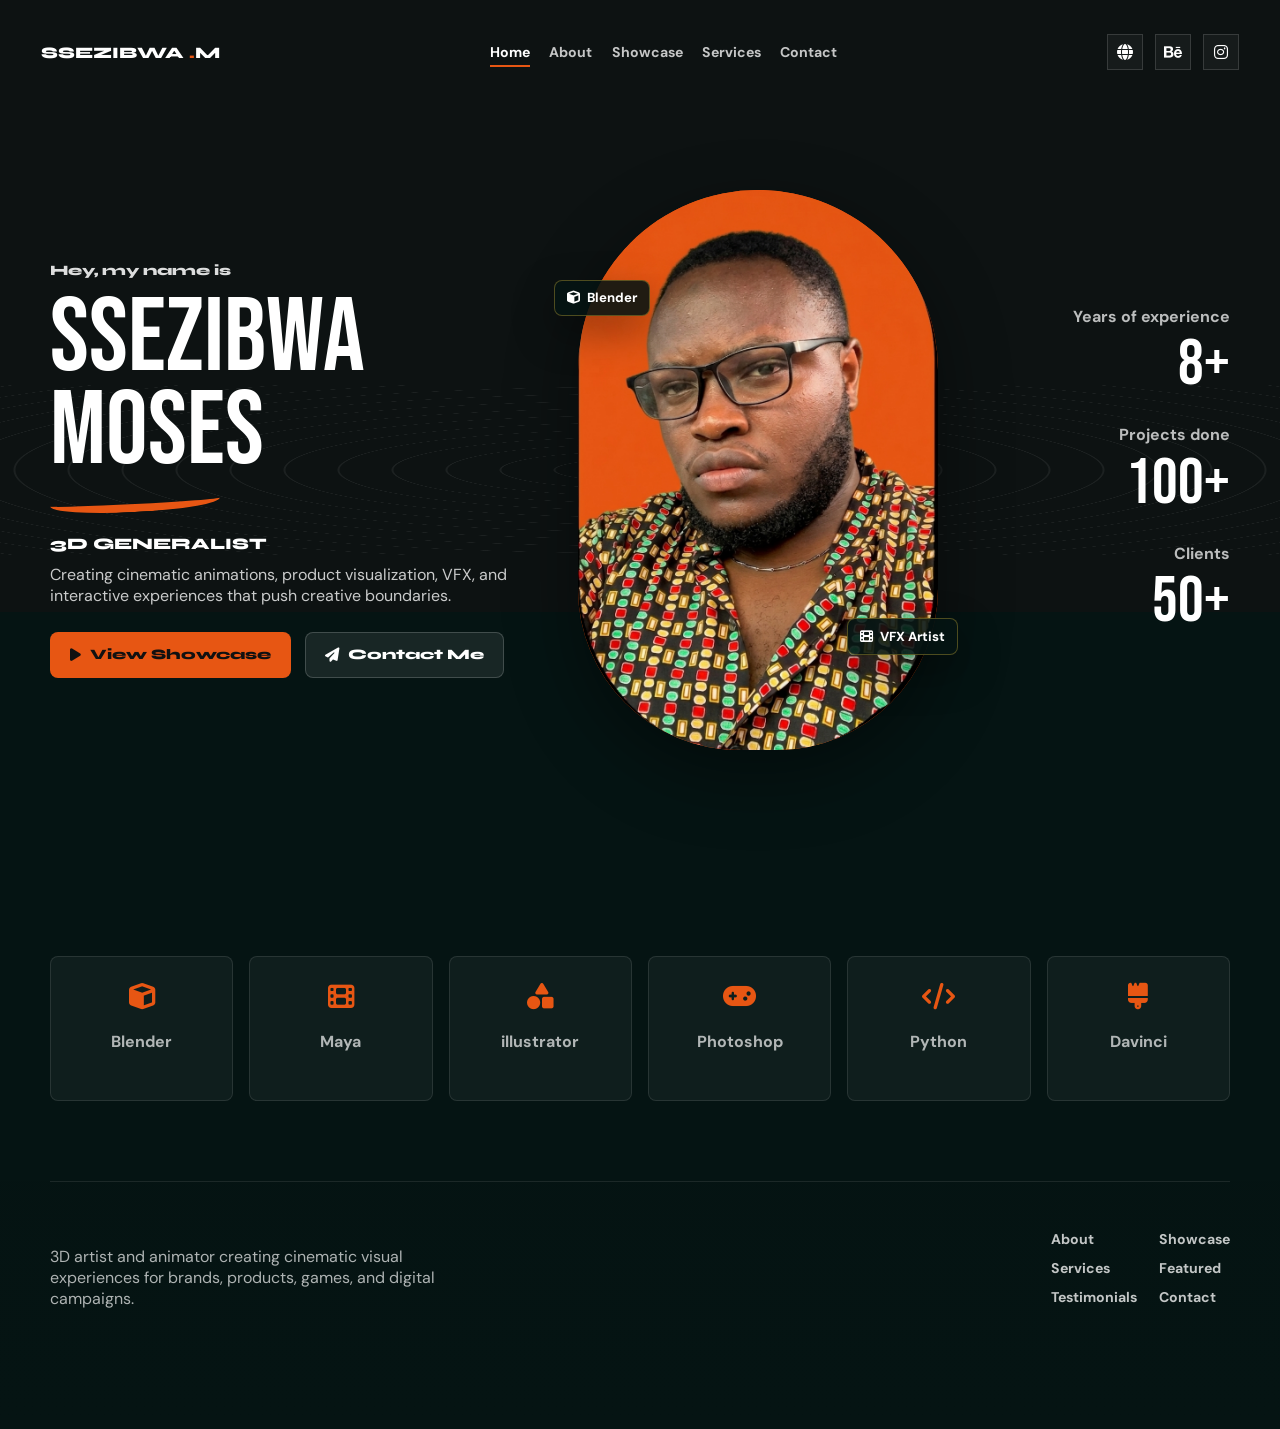
==== seszmo/index.html @ af3d2644 "colour 1" ====
<!DOCTYPE html>
<html lang="en" data-theme="dark">
<head>
  <meta charset="UTF-8" />
  <meta name="viewport" content="width=device-width, initial-scale=1.0" />
  <title>Sezmo - 3D Artist & Animator</title>
  <meta name="description" content="Sezmo portfolio for cinematic 3D animation, product visualization, VFX, and interactive digital experiences." />
  <link rel="preconnect" href="https://fonts.googleapis.com" />
  <link rel="preconnect" href="https://fonts.gstatic.com" crossorigin />
  <link href="https://fonts.googleapis.com/css2?family=Bebas+Neue&family=DM+Sans:wght@400;500;700&family=Syne:wght@600;700;800&display=swap" rel="stylesheet" />
  <link rel="stylesheet" href="https://cdnjs.cloudflare.com/ajax/libs/font-awesome/6.4.0/css/all.min.css" />
  <link rel="stylesheet" href="css/style.css" />
</head>
<body data-page="home">
  <div id="scroll-progress"></div>

  <nav id="navbar" class="site-nav">
    <a class="brand" href="index.html" aria-label="Sezmo home">
      
      <span class="brand-name">SSEZIBWA <span>.</span>M</span>
    </a>

    <button class="menu-toggle" type="button" aria-label="Open navigation" aria-controls="primary-menu" aria-expanded="false">
      <i class="fas fa-bars"></i>
    </button>

    <div id="primary-menu" class="nav-menu">
      <a href="index.html" data-page-link="home">Home</a>
      <a href="about.html" data-page-link="about">About</a>
      <a href="#showcase.html" data-page-link="showcase">Showcase</a>
      <a href="#services.html" data-page-link="services">Services</a>
      <a href="contact.html" data-page-link="contact">Contact</a>
    </div>

    <div class="nav-socials" aria-label="Social links">
      <a href="#" aria-label="Website"><i class="fas fa-globe"></i></a>
      <a href="#" aria-label="Behance"><i class="fab fa-behance"></i></a>
      <a href="#" aria-label="Instagram"><i class="fab fa-instagram"></i></a>
    </div>
  </nav>

  <main>
    <section class="hero-section">
      <div class="hero-line-field" aria-hidden="true"></div>
      <div class="hero-shell">
        <div class="hero-copy reveal">
          <p class="eyebrow">Hey, my name is</p>
          <h1 class="hero-name">
            <span>SSEZIBWA</span>
            <span>MOSES</span>
          </h1>
          <span class="signature-stroke" aria-hidden="true"></span>
          <p class="hero-role">3D GENERALIST</p>
          <p class="hero-desc">Creating cinematic animations, product visualization, VFX, and interactive experiences that push creative boundaries.</p>
          <div class="button-row">
            <a class="btn btn-primary" href="showcase.html"><i class="fas fa-play"></i>View Showcase</a>
            <a class="btn btn-secondary" href="contact.html"><i class="fas fa-paper-plane"></i>Contact Me</a>
          </div>
        </div>

        <div class="hero-portrait-wrap reveal">
          <div class="portrait-arch">
            <img src="assets/img1.png" alt="Sezmo portrait" />
          </div>
          <div class="floating-tag tag-top"><i class="fas fa-cube"></i>Blender</div>
          <div class="floating-tag tag-bottom"><i class="fas fa-film"></i>VFX Artist</div>
        </div>

        <div class="hero-stats reveal" aria-label="Sezmo statistics">
          <div class="stat-block">
            <p>Years of experience</p>
            <strong><span data-count="8">0</span>+</strong>
          </div>
          <div class="stat-block">
            <p>Projects done</p>
            <strong><span data-count="100">0</span>+</strong>
          </div>
          <div class="stat-block">
            <p>Clients</p>
            <strong><span data-count="50">0</span>+</strong>
          </div>
        </div>
      </div>
    </section>

    <section class="home-tools">
      <div class="tool-strip">
        <article class="tool-card reveal">
          <i class="fas fa-cube"></i>
          <span>Blender</span>
          <strong></strong>
        </article>
        <article class="tool-card reveal">
          <i class="fas fa-film"></i>
          <span>Maya</span>
          <strong></strong>
        </article>
        <article class="tool-card reveal">
          <i class="fas fa-shapes"></i>
          <span>illustrator</span>
          <strong></strong>
        </article>
        <article class="tool-card reveal">
          <i class="fas fa-gamepad"></i>
          <span>Photoshop</span>
          <strong></strong>
        </article>
        <article class="tool-card reveal">
          <i class="fas fa-code"></i>
          <span>Python</span>
          <strong></strong>
        </article>
        <article class="tool-card reveal">
          <i class="fas fa-brush"></i>
          <span>Davinci</span>
          <strong></strong>
        </article>
      </div>
    </section>
  </main>

  <footer class="site-footer">
    <div>
      <!--
      <a class="brand footer-brand" href="index.html">
        <span class="brand-mark">S</span>
        <span class="brand-name">SEZMO<span>.</span>ART</span>
      </a>
    -->

      
      <p>3D artist and animator creating cinematic visual experiences for brands, products, games, and digital campaigns.</p>
    </div>
    <div class="footer-links">
      <a href="about.html">About</a>
      <a href="showcase.html">Showcase</a>
      <a href="services.html">Services</a>
      <a href="featured.html">Featured</a>
      <a href="testimonials.html">Testimonials</a>
      <a href="contact.html">Contact</a>
    </div>
  </footer>

  <nav class="mobile-bottom-nav" aria-label="Mobile navigation">
    <a href="index.html" data-page-link="home"><i class="fas fa-home"></i><span>Home</span></a>
    <a href="about.html" data-page-link="about"><i class="fas fa-user"></i><span>About</span></a>
    <a href="showcase.html" data-page-link="showcase"><i class="fas fa-film"></i><span>Showcase</span></a>
    <a href="contact.html" data-page-link="contact"><i class="fas fa-phone"></i><span>Contact</span></a>
  </nav>

  <script src="js/app.js"></script>
</body>
</html>
---- seszmo/css/style.css ----
:root {
  --bg: #051413;
  --bg-2: #041110;
  --teal: #0d1212;
  --teal-deep: #1d1d1d;
  --teal-soft: #1F1D1E;
  --accent: #E75613;
  --accent-2: #ff7b54;
  --ink: #ffffff;
  --muted: rgba(255, 255, 255, 0.68);
  --panel: rgba(7, 31, 29, 0.86);
  --shadow: 0 24px 70px rgba(0, 0, 0, 0.42);
  --radius: 8px;
}

*,
*::before,
*::after {
  box-sizing: border-box;
}

html {
  scroll-behavior: smooth;
}

body {
  margin: 0;
  min-height: 100vh;
  font-family: "DM Sans", Arial, sans-serif;
  color: var(--ink);
  background:
    linear-gradient(135deg, rgba(244, 210, 63, 0.05), transparent 24rem),
    linear-gradient(180deg, var(--bg-2), var(--bg));
  overflow-x: hidden;
}

body.is-menu-open {
  overflow: hidden;
}

img {
  display: block;
  max-width: 100%;
}

a {
  color: inherit;
  text-decoration: none;
}

button,
input,
textarea {
  font: inherit;
}

#scroll-progress {
  position: fixed;
  top: 0;
  left: 0;
  z-index: 2000;
  width: 0;
  height: 3px;
  background: linear-gradient(90deg, var(--accent), var(--teal-soft), var(--accent-2));
}

.site-nav {
  position: fixed;
  top: 18px;
  left: 24px;
  right: 24px;
  z-index: 1200;
  display: grid;
  grid-template-columns: auto 1fr auto;
  align-items: center;
  gap: 1rem;
  min-height: 68px;
  padding: 0.8rem 1rem;
  border: 1px solid transparent;
  transition: background 180ms ease, border-color 180ms ease, top 180ms ease;
}

.site-nav.scrolled,
.site-nav.is-open {
  top: 10px;
  background: rgba(5, 20, 19, 0.92);
  border-color: rgba(255, 255, 255, 0.1);
  backdrop-filter: blur(18px);
}

.brand {
  display: inline-flex;
  align-items: center;
  gap: 0.65rem;
  width: fit-content;
}

.brand-mark {
  display: inline-grid;
  width: 34px;
  height: 34px;
  place-items: center;
  border: 2px solid var(--accent);
  color: var(--accent);
  font-family: "Syne", Arial, sans-serif;
  font-size: 1.05rem;
  font-weight: 800;
  line-height: 1;
}

.brand-name {
  font-family: "Syne", Arial, sans-serif;
  font-weight: 800;
  color: var(--ink);
}

.brand-name span,
.accent {
  color: var(--accent);
}

.nav-menu {
  justify-self: center;
  display: flex;
  align-items: center;
  gap: 1.2rem;
}

.nav-menu a,
.footer-links a {
  position: relative;
  color: rgba(255, 255, 255, 0.76);
  font-size: 0.88rem;
  font-weight: 700;
  transition: color 160ms ease;
}

.nav-menu a::after {
  content: "";
  position: absolute;
  left: 0;
  right: 0;
  bottom: -0.4rem;
  height: 2px;
  background: var(--accent);
  transform: scaleX(0);
  transform-origin: left;
  transition: transform 180ms ease;
}

.nav-menu a:hover,
.nav-menu a.active,
.footer-links a:hover {
  color: var(--ink);
}

.nav-menu a.active::after,
.nav-menu a:hover::after {
  transform: scaleX(1);
}

.nav-socials {
  display: flex;
  justify-content: flex-end;
  gap: 0.75rem;
}

.nav-socials a,
.contact-socials a {
  display: inline-grid;
  width: 36px;
  height: 36px;
  place-items: center;
  border: 1px solid rgba(255, 255, 255, 0.14);
  background: rgba(255, 255, 255, 0.04);
  transition: transform 160ms ease, color 160ms ease, border-color 160ms ease;
}

.nav-socials a:hover,
.contact-socials a:hover {
  color: var(--accent);
  border-color: var(--accent);
  transform: translateY(-2px);
}

.menu-toggle {
  display: none;
  width: 44px;
  height: 44px;
  align-items: center;
  justify-content: center;
  color: var(--ink);
  border: 1px solid rgba(255, 255, 255, 0.16);
  background: rgba(255, 255, 255, 0.06);
  cursor: pointer;
}

.hero-section {
  position: relative;
  min-height: 100vh;
  overflow: hidden;
  background:
    linear-gradient(180deg, var(--teal) 0%, var(--teal) 68%, var(--bg) 68%, var(--bg) 100%);
}

.hero-line-field {
  position: absolute;
  inset: 45% 0 auto;
  height: 170px;
  opacity: 0.28;
  background:
    repeating-radial-gradient(ellipse at center, transparent 0 30px, rgba(255, 255, 255, 0.22) 31px 32px, transparent 33px 54px);
  transform: translateY(-20px);
  pointer-events: none;
}

.hero-shell {
  position: relative;
  z-index: 1;
  display: grid;
  grid-template-columns: minmax(0, 1fr) minmax(280px, 360px) minmax(180px, 260px);
  align-items: center;
  gap: 2rem;
  width: min(1180px, calc(100% - 48px));
  min-height: 100vh;
  margin: 0 auto;
  padding: 7.5rem 0 5rem;
}

.eyebrow,
.page-kicker,
.section-label {
  margin: 0 0 0.8rem;
  color: rgba(255, 255, 255, 0.86);
  font-family: "Syne", Arial, sans-serif;
  font-size: 0.9rem;
  font-weight: 800;
}

.page-kicker,
.section-label {
  color: var(--accent);
  text-transform: uppercase;
}

.hero-name {
  margin: 0;
  font-family: "Bebas Neue", Impact, sans-serif;
  font-size: 6.5rem;
  font-weight: 400;
  line-height: 0.9;
  letter-spacing: 0;
}

.hero-name span {
  display: block;
}

.signature-stroke {
  display: block;
  width: 170px;
  height: 20px;
  margin: 0.8rem 0 1.4rem;
  border-bottom: 8px solid var(--accent);
  border-radius: 50%;
  transform: rotate(-3deg);
}

.hero-role {
  margin: 0 0 0.7rem;
  font-family: "Syne", Arial, sans-serif;
  font-weight: 800;
}

.hero-desc {
  max-width: 34rem;
  margin: 0;
  color: rgba(255, 255, 255, 0.78);
}

.button-row {
  display: flex;
  flex-wrap: wrap;
  gap: 0.85rem;
  margin-top: 1.6rem;
}

.btn {
  display: inline-flex;
  min-height: 46px;
  align-items: center;
  justify-content: center;
  gap: 0.55rem;
  padding: 0.8rem 1.2rem;
  border: 1px solid transparent;
  border-radius: var(--radius);
  font-family: "Syne", Arial, sans-serif;
  font-size: 0.9rem;
  font-weight: 800;
  cursor: pointer;
  transition: transform 160ms ease, border-color 160ms ease, background 160ms ease;
}

.btn:hover {
  transform: translateY(-3px);
}

.btn-primary {
  color: #111;
  background: var(--accent);
}

.btn-secondary {
  color: var(--ink);
  background: rgba(255, 255, 255, 0.08);
  border-color: rgba(255, 255, 255, 0.18);
}

.btn-secondary:hover {
  color: var(--accent);
  border-color: var(--accent);
}

.hero-portrait-wrap {
  position: relative;
  justify-self: end;
  width: min(100%, 360px);
  perspective: 900px;
}

.portrait-arch,
.about-frame {
  position: relative;
  overflow: hidden;
  background: var(--accent);
  box-shadow: var(--shadow);
}

.portrait-arch {
  height: 560px;
  border-radius: 190px 190px 170px 170px;
  animation: portraitFloat 5s ease-in-out infinite;
}

.portrait-arch img {
  width: 100%;
  height: 100%;
  object-fit: cover;
  object-position: center;
}

.floating-tag {
  position: absolute;
  display: inline-flex;
  align-items: center;
  gap: 0.45rem;
  padding: 0.55rem 0.75rem;
  color: var(--ink);
  background: rgba(5, 20, 19, 0.88);
  border: 1px solid rgba(244, 210, 63, 0.3);
  border-radius: var(--radius);
  box-shadow: 0 16px 40px rgba(0, 0, 0, 0.35);
  font-size: 0.82rem;
  font-weight: 800;
}

.tag-top {
  top: 16%;
  left: -24px;
  animation: tagFloatA 3.5s ease-in-out infinite;
}

.tag-bottom {
  right: -20px;
  bottom: 17%;
  animation: tagFloatB 3.8s ease-in-out infinite;
}

.hero-stats {
  display: grid;
  gap: 1.7rem;
  justify-self: end;
  text-align: right;
}

.stat-block p {
  margin: 0 0 0.4rem;
  color: rgba(255, 255, 255, 0.72);
  font-weight: 700;
}

.stat-block strong {
  display: block;
  font-family: "Bebas Neue", Impact, sans-serif;
  font-size: 4rem;
  font-weight: 400;
  line-height: 1;
}

.home-tools {
  padding: 3.5rem 24px 5rem;
  background: var(--bg);
}

.tool-strip {
  display: grid;
  grid-template-columns: repeat(6, minmax(0, 1fr));
  gap: 1rem;
  width: min(1180px, 100%);
  margin: 0 auto;
}

.tool-card,
.service-card,
.testimonial-card,
.skill-meter,
.contact-info article {
  border: 1px solid rgba(255, 255, 255, 0.1);
  border-radius: var(--radius);
  background: rgba(255, 255, 255, 0.045);
}

.tool-card {
  display: grid;
  min-height: 145px;
  place-items: center;
  gap: 0.28rem;
  padding: 1.1rem 0.8rem;
  text-align: center;
}

.tool-card i {
  color: var(--accent);
  font-size: 1.65rem;
}

.tool-card span {
  color: var(--muted);
  font-weight: 700;
}

.tool-card strong {
  font-family: "Syne", Arial, sans-serif;
  font-size: 1.05rem;
}

.page-main,
.featured-main {
  width: min(1180px, calc(100% - 48px));
  margin: 0 auto;
  padding: 10rem 0 5rem;
}

.page-header {
  max-width: 760px;
  margin: 0 auto 4rem;
  text-align: center;
}

.page-header h1,
.showcase-intro h1,
.featured-copy h1 {
  margin: 0;
  font-family: "Syne", Arial, sans-serif;
  font-size: 4.4rem;
  font-weight: 800;
  line-height: 1.02;
}

.page-header h1 span,
.showcase-intro h1 span,
.featured-copy h1 span,
.split-copy h2 span {
  color: var(--accent);
}

.page-header p,
.showcase-intro p,
.featured-copy p {
  color: var(--muted);
  font-size: 1.08rem;
}

.split-section {
  display: grid;
  grid-template-columns: minmax(280px, 420px) minmax(0, 1fr);
  align-items: center;
  gap: 4rem;
}

.about-frame {
  min-height: 520px;
  border-radius: 180px 180px 8px 8px;
}

.about-frame img {
  width: 100%;
  height: 100%;
  min-height: 520px;
  object-fit: cover;
}

.experience-badge {
  position: absolute;
  right: 1rem;
  bottom: 1rem;
  display: flex;
  align-items: center;
  gap: 0.7rem;
  padding: 0.85rem 1rem;
  color: #111;
  background: var(--accent);
  border-radius: var(--radius);
}

.experience-badge strong {
  font-family: "Bebas Neue", Impact, sans-serif;
  font-size: 2.4rem;
  line-height: 1;
}

.experience-badge span {
  font-size: 0.8rem;
  font-weight: 800;
  line-height: 1.1;
}

.split-copy h2 {
  margin: 0 0 1rem;
  font-family: "Syne", Arial, sans-serif;
  font-size: 2.8rem;
  line-height: 1.08;
}

.split-copy p:not(.section-label) {
  color: var(--muted);
  font-size: 1.04rem;
}

.skills-section {
  display: grid;
  grid-template-columns: repeat(2, minmax(0, 1fr));
  gap: 1rem;
  margin-top: 4rem;
}

.skill-meter {
  display: grid;
  grid-template-columns: 140px 1fr 54px;
  align-items: center;
  gap: 1rem;
  min-height: 76px;
  padding: 1rem;
}

.skill-meter span,
.skill-meter strong {
  font-weight: 800;
}

.skill-meter div {
  height: 8px;
  overflow: hidden;
  background: rgba(255, 255, 255, 0.1);
  border-radius: 999px;
}

.skill-meter i {
  display: block;
  height: 100%;
  background: linear-gradient(90deg, var(--accent), var(--teal-soft));
  border-radius: inherit;
}

.showcase-page {
  min-height: 100vh;
}

.showcase-hero {
  position: relative;
  display: grid;
  grid-template-columns: minmax(0, 0.78fr) minmax(420px, 1fr);
  align-items: center;
  gap: 2rem;
  min-height: 100vh;
  padding: 9rem max(24px, calc((100vw - 1180px) / 2)) 4rem;
  overflow: hidden;
  background:
    linear-gradient(135deg, rgba(244, 210, 63, 0.1), transparent 26rem),
    linear-gradient(180deg, var(--teal-deep), var(--bg));
}

#showcase-particles {
  position: absolute;
  inset: 0;
  width: 100%;
  height: 100%;
  opacity: 0.8;
}

.showcase-intro,
.showcase-stage,
.project-section {
  position: relative;
  z-index: 1;
}

.showcase-intro {
  max-width: 500px;
  min-width: 0;
}

.showcase-intro h1 {
  max-width: 480px;
  font-size: clamp(3rem, 5vw, 4rem);
}

.showcase-intro p {
  max-width: 440px;
  overflow-wrap: break-word;
}

.showcase-stage {
  height: 560px;
  perspective: 1200px;
  transform-style: preserve-3d;
  transform: rotateX(var(--stage-x, 0deg)) rotateY(var(--stage-y, 0deg));
  transition: transform 160ms ease;
}

.stage-card {
  position: absolute;
  overflow: hidden;
  border: 1px solid rgba(255, 255, 255, 0.16);
  border-radius: var(--radius);
  background: var(--panel);
  box-shadow: var(--shadow);
  transform-style: preserve-3d;
}

.stage-card img {
  width: 100%;
  height: 100%;
  object-fit: cover;
}

.stage-card div {
  position: absolute;
  left: 1rem;
  right: 1rem;
  bottom: 1rem;
  padding: 0.85rem;
  background: rgba(0, 0, 0, 0.76);
  border-radius: var(--radius);
}

.stage-card span,
.project-info span {
  display: block;
  margin-bottom: 0.3rem;
  color: var(--accent);
  font-size: 0.78rem;
  font-weight: 800;
  text-transform: uppercase;
}

.stage-card strong {
  font-family: "Syne", Arial, sans-serif;
}

.stage-card-main {
  top: 50%;
  left: 50%;
  width: 360px;
  height: 420px;
  animation: stageMain 6s ease-in-out infinite;
}

.stage-card-left {
  top: 18%;
  left: 3%;
  width: 260px;
  height: 310px;
  animation: stageLeft 7s ease-in-out infinite;
}

.stage-card-right {
  right: 4%;
  bottom: 10%;
  width: 290px;
  height: 260px;
  animation: stageRight 7.5s ease-in-out infinite;
}

.project-section {
  width: min(1180px, calc(100% - 48px));
  margin: 0 auto;
  padding: 5rem 0;
}

.project-heading {
  display: grid;
  grid-template-columns: minmax(0, 1fr) auto;
  align-items: end;
  gap: 1.5rem;
  margin-bottom: 2rem;
}

.project-heading h2 {
  max-width: 620px;
  margin: 0;
  font-family: "Syne", Arial, sans-serif;
  font-size: 2.8rem;
  line-height: 1.08;
}

.filter-wrap {
  display: flex;
  flex-wrap: wrap;
  justify-content: flex-end;
  gap: 0.5rem;
}

.filter-btn {
  min-height: 40px;
  padding: 0.55rem 0.9rem;
  color: var(--ink);
  border: 1px solid rgba(255, 255, 255, 0.13);
  border-radius: var(--radius);
  background: rgba(255, 255, 255, 0.05);
  cursor: pointer;
  transition: background 160ms ease, color 160ms ease, border-color 160ms ease;
}

.filter-btn.active,
.filter-btn:hover {
  color: #111;
  background: var(--accent);
  border-color: var(--accent);
}

.project-grid {
  display: grid;
  grid-template-columns: repeat(3, minmax(0, 1fr));
  grid-auto-flow: dense;
  gap: 1rem;
  perspective: 1200px;
}

.project-card {
  position: relative;
  overflow: hidden;
  min-height: 420px;
  border: 1px solid rgba(255, 255, 255, 0.12);
  border-radius: var(--radius);
  background: rgba(255, 255, 255, 0.045);
  box-shadow: 0 16px 50px rgba(0, 0, 0, 0.28);
  transform-style: preserve-3d;
  transition: opacity 220ms ease, transform 220ms ease;
  animation: projectBreathe 6.5s ease-in-out infinite;
}

.project-card:nth-child(2n) {
  animation-delay: 0.6s;
}

.project-card:nth-child(3n) {
  animation-delay: 1.1s;
}

.project-card.hidden {
  display: none;
}

.project-card-tall {
  grid-row: span 2;
  min-height: 520px;
}

.project-media {
  height: 100%;
  min-height: inherit;
  background: linear-gradient(135deg, var(--teal), var(--accent));
}

.project-media img {
  width: 100%;
  height: 100%;
  object-fit: cover;
  transition: transform 260ms ease;
}

.project-card:hover .project-media img {
  transform: scale(1.05);
}

.visual-motion,
.visual-product,
.visual-animation {
  display: grid;
  place-items: center;
  min-height: 420px;
  overflow: hidden;
}

.visual-motion {
  background:
    linear-gradient(45deg, rgba(244, 210, 63, 0.9) 0 35%, transparent 35% 55%, rgba(19, 162, 147, 0.9) 55%),
    #101716;
}

.visual-product {
  background:
    repeating-linear-gradient(90deg, rgba(255, 255, 255, 0.1) 0 1px, transparent 1px 52px),
    linear-gradient(135deg, #202020, var(--teal-deep));
}

.visual-animation {
  background:
    linear-gradient(135deg, rgba(255, 123, 84, 0.9), rgba(244, 210, 63, 0.8)),
    var(--teal);
}

.project-media span {
  font-family: "Bebas Neue", Impact, sans-serif;
  font-size: 6rem;
  line-height: 1;
  color: rgba(255, 255, 255, 0.9);
  text-shadow: 0 18px 50px rgba(0, 0, 0, 0.36);
}

.project-info {
  position: absolute;
  left: 1rem;
  right: 1rem;
  bottom: 1rem;
  padding: 1rem;
  background: rgba(0, 0, 0, 0.78);
  border: 1px solid rgba(255, 255, 255, 0.08);
  border-radius: var(--radius);
  transform: translateZ(36px);
}

.project-info h3 {
  margin: 0 0 0.45rem;
  font-family: "Syne", Arial, sans-serif;
  font-size: 1.25rem;
}

.project-info p {
  margin: 0 0 0.8rem;
  color: var(--muted);
  font-size: 0.92rem;
}

.project-info a,
.service-card a {
  display: inline-flex;
  align-items: center;
  gap: 0.35rem;
  color: var(--accent);
  font-weight: 800;
}

.service-grid,
.testimonial-grid {
  display: grid;
  grid-template-columns: repeat(3, minmax(0, 1fr));
  gap: 1rem;
}

.service-card,
.testimonial-card {
  min-height: 270px;
  padding: 1.35rem;
  transform-style: preserve-3d;
  transition: border-color 160ms ease, background 160ms ease, transform 160ms ease;
}

.service-card:hover,
.testimonial-card:hover {
  border-color: rgba(244, 210, 63, 0.42);
  background: rgba(255, 255, 255, 0.065);
}

.service-card i {
  display: inline-grid;
  width: 48px;
  height: 48px;
  place-items: center;
  margin-bottom: 1.2rem;
  color: #111;
  background: var(--accent);
  border-radius: var(--radius);
}

.service-card h2,
.testimonial-card strong {
  margin: 0;
  font-family: "Syne", Arial, sans-serif;
}

.service-card p,
.testimonial-card p,
.testimonial-card span {
  color: var(--muted);
}

.featured-service {
  background: rgba(244, 210, 63, 0.12);
  border-color: rgba(244, 210, 63, 0.32);
}

.featured-main {
  width: min(1180px, calc(100% - 48px));
}

.featured-hero {
  display: grid;
  grid-template-columns: minmax(300px, 0.9fr) minmax(0, 1fr);
  align-items: center;
  gap: 3rem;
  min-height: 70vh;
}

.featured-media {
  overflow: hidden;
  border: 1px solid rgba(255, 255, 255, 0.14);
  border-radius: var(--radius);
  box-shadow: var(--shadow);
}

.featured-media img {
  width: 100%;
  aspect-ratio: 1 / 1;
  object-fit: cover;
}

.cinematic-stats {
  display: grid;
  grid-template-columns: repeat(4, minmax(0, 1fr));
  gap: 1rem;
  margin-top: 3rem;
}

.cinematic-stats article {
  min-height: 150px;
  padding: 1.2rem;
  border: 1px solid rgba(255, 255, 255, 0.1);
  border-radius: var(--radius);
  background: rgba(255, 255, 255, 0.045);
}

.cinematic-stats strong {
  display: block;
  font-family: "Bebas Neue", Impact, sans-serif;
  font-size: 4rem;
  font-weight: 400;
  line-height: 1;
}

.cinematic-stats p {
  margin: 0.4rem 0 0;
  color: var(--muted);
}

.testimonial-card {
  min-height: 290px;
}

.stars {
  color: var(--accent);
  margin-bottom: 1rem;
}

.testimonial-card strong {
  display: block;
  margin-top: 1.1rem;
}

.contact-layout {
  display: grid;
  grid-template-columns: minmax(280px, 0.7fr) minmax(0, 1fr);
  gap: 1.5rem;
}

.contact-info {
  display: grid;
  gap: 1rem;
}

.contact-info article {
  display: flex;
  align-items: center;
  gap: 1rem;
  min-height: 96px;
  padding: 1rem;
}

.contact-info article > i {
  display: inline-grid;
  flex: 0 0 44px;
  width: 44px;
  height: 44px;
  place-items: center;
  color: #111;
  background: var(--accent);
  border-radius: var(--radius);
}

.contact-info span {
  display: block;
  color: var(--muted);
  font-size: 0.85rem;
  font-weight: 800;
  text-transform: uppercase;
}

.contact-info p {
  margin: 0;
}

.contact-socials {
  display: flex;
  flex-wrap: wrap;
  gap: 0.75rem;
}

.contact-form {
  display: grid;
  gap: 1rem;
  padding: 1.2rem;
  border: 1px solid rgba(255, 255, 255, 0.11);
  border-radius: var(--radius);
  background: rgba(255, 255, 255, 0.045);
}

.contact-form label {
  display: grid;
  gap: 0.45rem;
  color: rgba(255, 255, 255, 0.8);
  font-weight: 800;
}

.contact-form input,
.contact-form textarea {
  width: 100%;
  color: var(--ink);
  border: 1px solid rgba(255, 255, 255, 0.14);
  border-radius: var(--radius);
  background: rgba(0, 0, 0, 0.22);
  padding: 0.85rem 0.95rem;
  outline: none;
  transition: border-color 160ms ease, box-shadow 160ms ease;
}

.contact-form input:focus,
.contact-form textarea:focus {
  border-color: var(--accent);
  box-shadow: 0 0 0 3px rgba(244, 210, 63, 0.14);
}

.form-notification {
  padding: 0.85rem 1rem;
  border-radius: var(--radius);
  color: #111;
  background: var(--accent);
  font-weight: 800;
}

.form-notification.error {
  color: #fff;
  background: #b93636;
}

.site-footer {
  display: grid;
  grid-template-columns: minmax(0, 1fr) auto;
  gap: 2rem;
  width: min(1180px, calc(100% - 48px));
  margin: 0 auto;
  padding: 3rem 0 6.5rem;
  border-top: 1px solid rgba(255, 255, 255, 0.09);
}

.site-footer p {
  max-width: 440px;
  color: var(--muted);
}

.footer-brand {
  margin-bottom: 0.7rem;
}

.footer-links {
  display: grid;
  grid-template-columns: repeat(2, auto);
  align-content: start;
  gap: 0.7rem 1.4rem;
}

.mobile-bottom-nav {
  position: fixed;
  left: 12px;
  right: 12px;
  bottom: 12px;
  z-index: 1300;
  display: none;
  grid-template-columns: repeat(4, 1fr);
  min-height: 62px;
  border: 1px solid rgba(255, 255, 255, 0.12);
  border-radius: var(--radius);
  background: rgba(5, 20, 19, 0.95);
  backdrop-filter: blur(18px);
}

.mobile-bottom-nav a {
  display: grid;
  min-width: 0;
  place-items: center;
  gap: 0.15rem;
  color: rgba(255, 255, 255, 0.62);
  font-size: 0.72rem;
  font-weight: 800;
}

.mobile-bottom-nav i {
  font-size: 1rem;
}

.mobile-bottom-nav a.active {
  color: var(--accent);
}

.reveal {
  opacity: 0;
  transform: translateY(24px);
  transition: opacity 520ms ease, transform 520ms ease;
}

.reveal.is-visible {
  opacity: 1;
  transform: translateY(0);
}

@keyframes portraitFloat {
  0%,
  100% {
    transform: translateY(0) rotateY(-2deg);
  }
  50% {
    transform: translateY(-12px) rotateY(3deg);
  }
}

@keyframes tagFloatA {
  0%,
  100% {
    transform: translateY(0);
  }
  50% {
    transform: translateY(-10px);
  }
}

@keyframes tagFloatB {
  0%,
  100% {
    transform: translateY(0);
  }
  50% {
    transform: translateY(10px);
  }
}

@keyframes stageMain {
  0%,
  100% {
    transform: translate3d(-50%, -50%, 80px) rotateX(7deg) rotateY(-13deg);
  }
  50% {
    transform: translate3d(-50%, -55%, 130px) rotateX(-2deg) rotateY(12deg);
  }
}

@keyframes stageLeft {
  0%,
  100% {
    transform: translate3d(0, 0, -20px) rotateX(12deg) rotateY(22deg);
  }
  50% {
    transform: translate3d(22px, 18px, 70px) rotateX(3deg) rotateY(-12deg);
  }
}

@keyframes stageRight {
  0%,
  100% {
    transform: translate3d(0, 0, 20px) rotateX(-7deg) rotateY(-20deg);
  }
  50% {
    transform: translate3d(-22px, -18px, 90px) rotateX(8deg) rotateY(13deg);
  }
}

@keyframes projectBreathe {
  0%,
  100% {
    transform: translateY(0) rotateX(0deg) rotateY(0deg);
  }
  50% {
    transform: translateY(-8px) rotateX(1.5deg) rotateY(-1.5deg);
  }
}

@media (max-width: 1100px) {
  .hero-shell {
    grid-template-columns: minmax(0, 1fr) minmax(260px, 340px);
    min-height: auto;
    padding-top: 8.5rem;
  }

  .hero-stats {
    grid-column: 1 / -1;
    grid-template-columns: repeat(3, minmax(0, 1fr));
    justify-self: stretch;
    text-align: left;
  }

  .tool-strip,
  .service-grid,
  .testimonial-grid,
  .project-grid {
    grid-template-columns: repeat(2, minmax(0, 1fr));
  }

  .showcase-hero {
    grid-template-columns: 1fr;
    padding-top: 8rem;
  }

  .showcase-intro {
    width: 100%;
    max-width: 560px;
  }
}

@media (max-width: 820px) {
  body {
    padding-bottom: 86px;
  }

  .site-nav {
    left: 12px;
    right: 12px;
    grid-template-columns: auto auto;
    min-height: 58px;
    padding: 0.55rem 0.65rem;
  }

  .menu-toggle {
    display: inline-flex;
    justify-self: end;
  }

  .nav-socials {
    display: none;
  }

  .nav-menu {
    position: fixed;
    top: 78px;
    left: 12px;
    right: 12px;
    display: none;
    grid-column: 1 / -1;
    justify-items: stretch;
    gap: 0;
    overflow: hidden;
    border: 1px solid rgba(255, 255, 255, 0.12);
    border-radius: var(--radius);
    background: rgba(5, 20, 19, 0.96);
    backdrop-filter: blur(18px);
  }

  .site-nav.is-open .nav-menu {
    display: grid;
  }

  .nav-menu a {
    padding: 1rem;
    border-bottom: 1px solid rgba(255, 255, 255, 0.08);
  }

  .nav-menu a:last-child {
    border-bottom: 0;
  }

  .nav-menu a::after {
    display: none;
  }

  .hero-section {
    min-height: auto;
    background:
      linear-gradient(180deg, var(--teal) 0%, var(--teal) 63%, var(--bg) 63%, var(--bg) 100%);
  }

  .hero-shell {
    grid-template-columns: 1fr;
    width: min(100% - 32px, 560px);
    padding: 7rem 0 3rem;
  }

  .hero-name {
    font-size: 5rem;
  }

  .hero-portrait-wrap {
    justify-self: center;
    width: min(340px, 100%);
  }

  .portrait-arch {
    height: 500px;
  }

  .tag-top {
    left: 0;
  }

  .tag-bottom {
    right: 0;
  }

  .hero-stats {
    gap: 0.8rem;
  }

  .stat-block {
    padding: 0.8rem;
    border: 1px solid rgba(255, 255, 255, 0.1);
    border-radius: var(--radius);
    background: rgba(255, 255, 255, 0.045);
  }

  .stat-block strong {
    font-size: 3rem;
  }

  .tool-strip,
  .skills-section,
  .service-grid,
  .testimonial-grid,
  .project-grid,
  .cinematic-stats,
  .contact-layout,
  .featured-hero,
  .split-section {
    grid-template-columns: 1fr;
  }

  .tool-strip {
    width: min(100%, 560px);
  }

  .tool-card {
    min-height: 110px;
  }

  .page-main,
  .featured-main,
  .project-section {
    width: min(100% - 32px, 720px);
    padding-top: 8rem;
  }

  .page-header h1,
  .showcase-intro h1,
  .featured-copy h1 {
    font-size: 3.2rem;
  }

  .split-copy h2,
  .project-heading h2 {
    font-size: 2.15rem;
  }

  .about-frame,
  .about-frame img {
    min-height: 460px;
  }

  .skill-meter {
    grid-template-columns: 1fr 54px;
  }

  .skill-meter div {
    grid-column: 1 / -1;
    order: 3;
  }

  .showcase-stage {
    height: 470px;
    max-width: min(520px, 100%);
    width: 100%;
    margin: 0 auto;
    overflow: hidden;
  }

  .stage-card-main {
    width: 280px;
    height: 340px;
  }

  .stage-card-left {
    width: 210px;
    height: 250px;
    left: 0;
  }

  .stage-card-right {
    width: 230px;
    height: 210px;
    right: 0;
  }

  .project-heading {
    grid-template-columns: 1fr;
  }

  .filter-wrap {
    justify-content: flex-start;
  }

  .project-card,
  .project-card-tall {
    min-height: 420px;
    grid-row: auto;
  }

  .site-footer {
    grid-template-columns: 1fr;
    width: min(100% - 32px, 720px);
  }

  .mobile-bottom-nav {
    display: grid;
    grid-template-columns: repeat(4, minmax(0, 1fr));
  }
}

@media (max-width: 520px) {
  .hero-name {
    font-size: 4rem;
  }

  .button-row,
  .button-row .btn {
    width: 100%;
  }

  .hero-stats {
    grid-template-columns: 1fr;
  }

  .portrait-arch {
    height: 430px;
    border-radius: 150px 150px 120px 120px;
  }

  .floating-tag {
    font-size: 0.76rem;
  }

  .page-header h1,
  .showcase-intro h1,
  .featured-copy h1 {
    font-size: 2.55rem;
  }

  .showcase-stage {
    height: 400px;
  }

  .showcase-intro h1 {
    font-size: 2.45rem;
  }

  .stage-card-main {
    width: 230px;
    height: 300px;
  }

  .stage-card-left {
    width: 176px;
    height: 210px;
  }

  .stage-card-right {
    width: 190px;
    height: 175px;
  }

  .project-info p {
    display: none;
  }

  .footer-links {
    grid-template-columns: 1fr;
  }
}
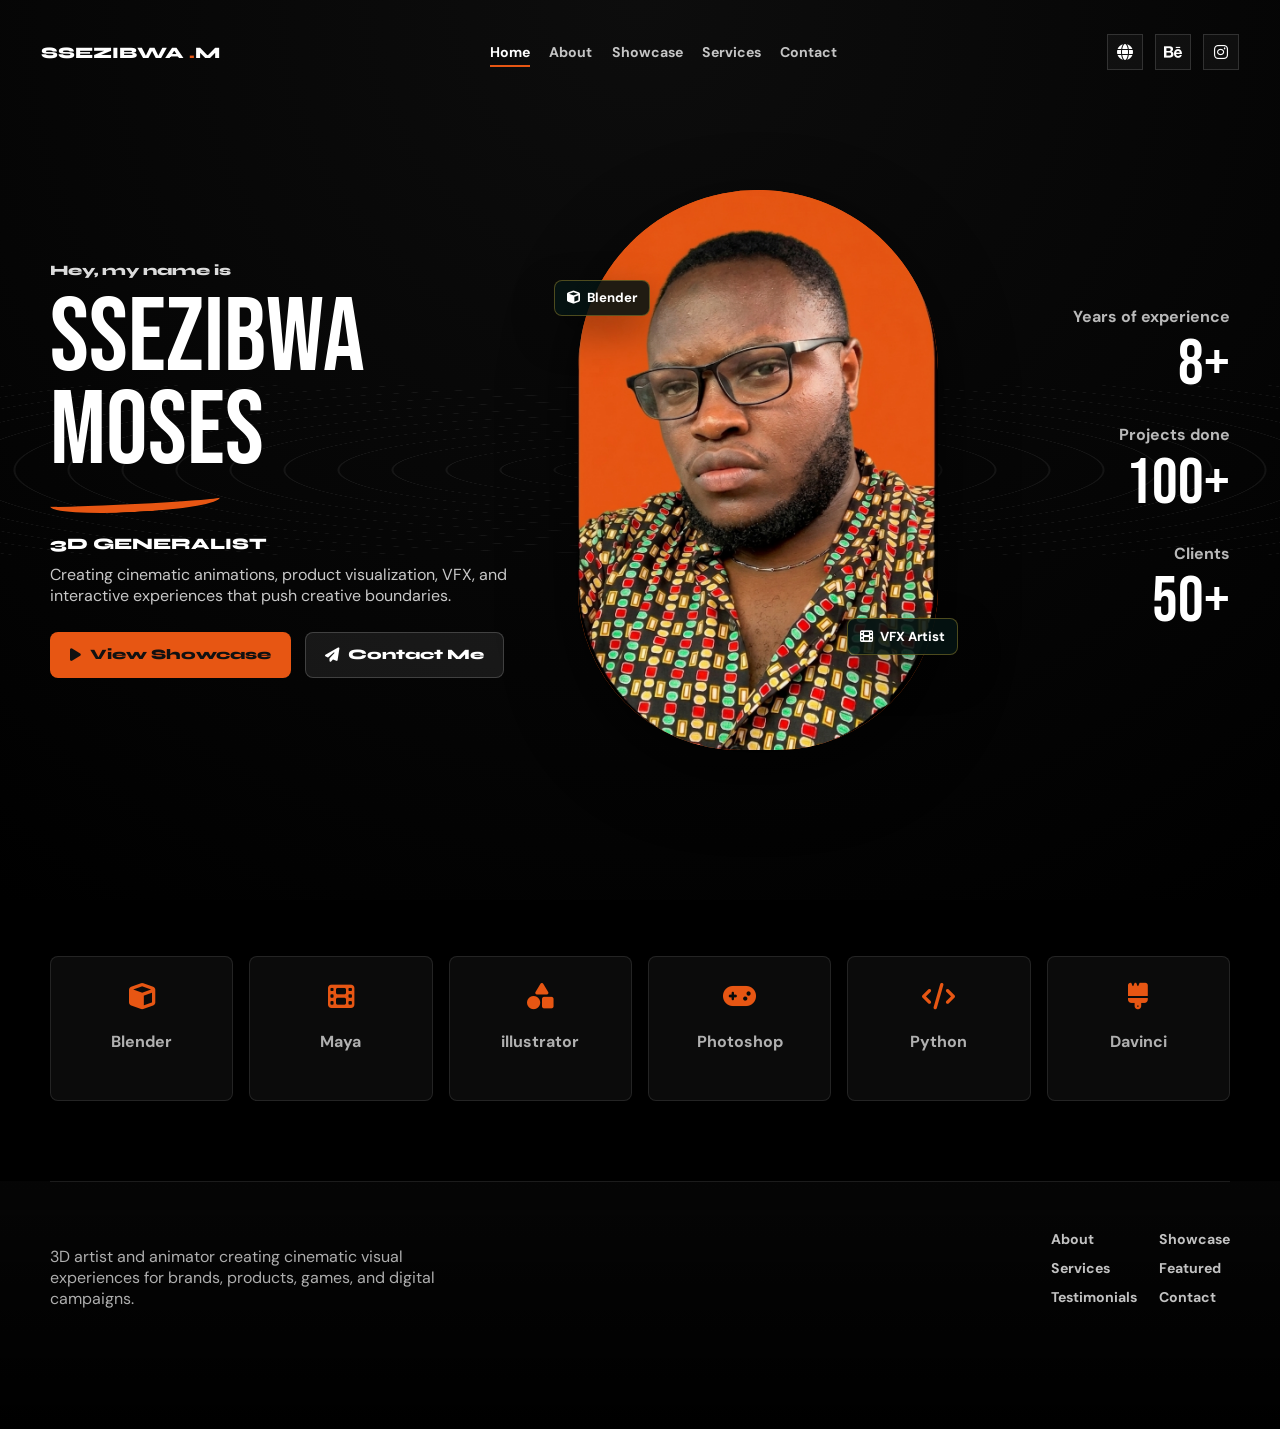
==== commit f18618b7: "datainput" ====
--- a/seszmo/index.html
+++ b/seszmo/index.html
@@ -41,6 +41,12 @@
 
   <main>
     <section class="hero-section">
+      <div class="hero-bg" aria-hidden="true">
+        <video autoplay muted loop playsinline>
+          <source src="assets/vidz/hero-bg.mp4" type="video/mp4" />
+          Your browser does not support the video tag.
+        </video>
+      </div>
       <div class="hero-line-field" aria-hidden="true"></div>
       <div class="hero-shell">
         <div class="hero-copy reveal">
--- a/seszmo/css/style.css
+++ b/seszmo/css/style.css
@@ -1,15 +1,15 @@
 :root {
-  --bg: #051413;
-  --bg-2: #041110;
-  --teal: #0d1212;
+  --bg: #000000;
+  --bg-2: #000000e1;
+  --teal: #000000;
   --teal-deep: #1d1d1d;
   --teal-soft: #1F1D1E;
   --accent: #E75613;
   --accent-2: #ff7b54;
   --ink: #ffffff;
   --muted: rgba(255, 255, 255, 0.68);
-  --panel: rgba(7, 31, 29, 0.86);
-  --shadow: 0 24px 70px rgba(0, 0, 0, 0.42);
+  --panel: rgba(1, 7, 6, 0.899);
+  --shadow: 0 24px 70px rgba(0, 0, 0, 0.705);
   --radius: 8px;
 }
 
@@ -201,6 +201,31 @@
   overflow: hidden;
   background:
     linear-gradient(180deg, var(--teal) 0%, var(--teal) 68%, var(--bg) 68%, var(--bg) 100%);
+}
+
+.hero-bg {
+  position: absolute;
+  inset: 0;
+  z-index: 0;
+  overflow: hidden;
+}
+
+.hero-bg video {
+  position: absolute;
+  inset: 0;
+  width: 100%;
+  height: 100%;
+  object-fit: cover;
+  opacity: 0.9;
+  filter: saturate(1.1) brightness(0.55);
+}
+
+.hero-bg::after {
+  content: "";
+  position: absolute;
+  inset: 0;
+  background: radial-gradient(circle at top center, rgba(255, 255, 255, 0.05), rgba(0, 0, 0, 0.72));
+  pointer-events: none;
 }
 
 .hero-line-field {
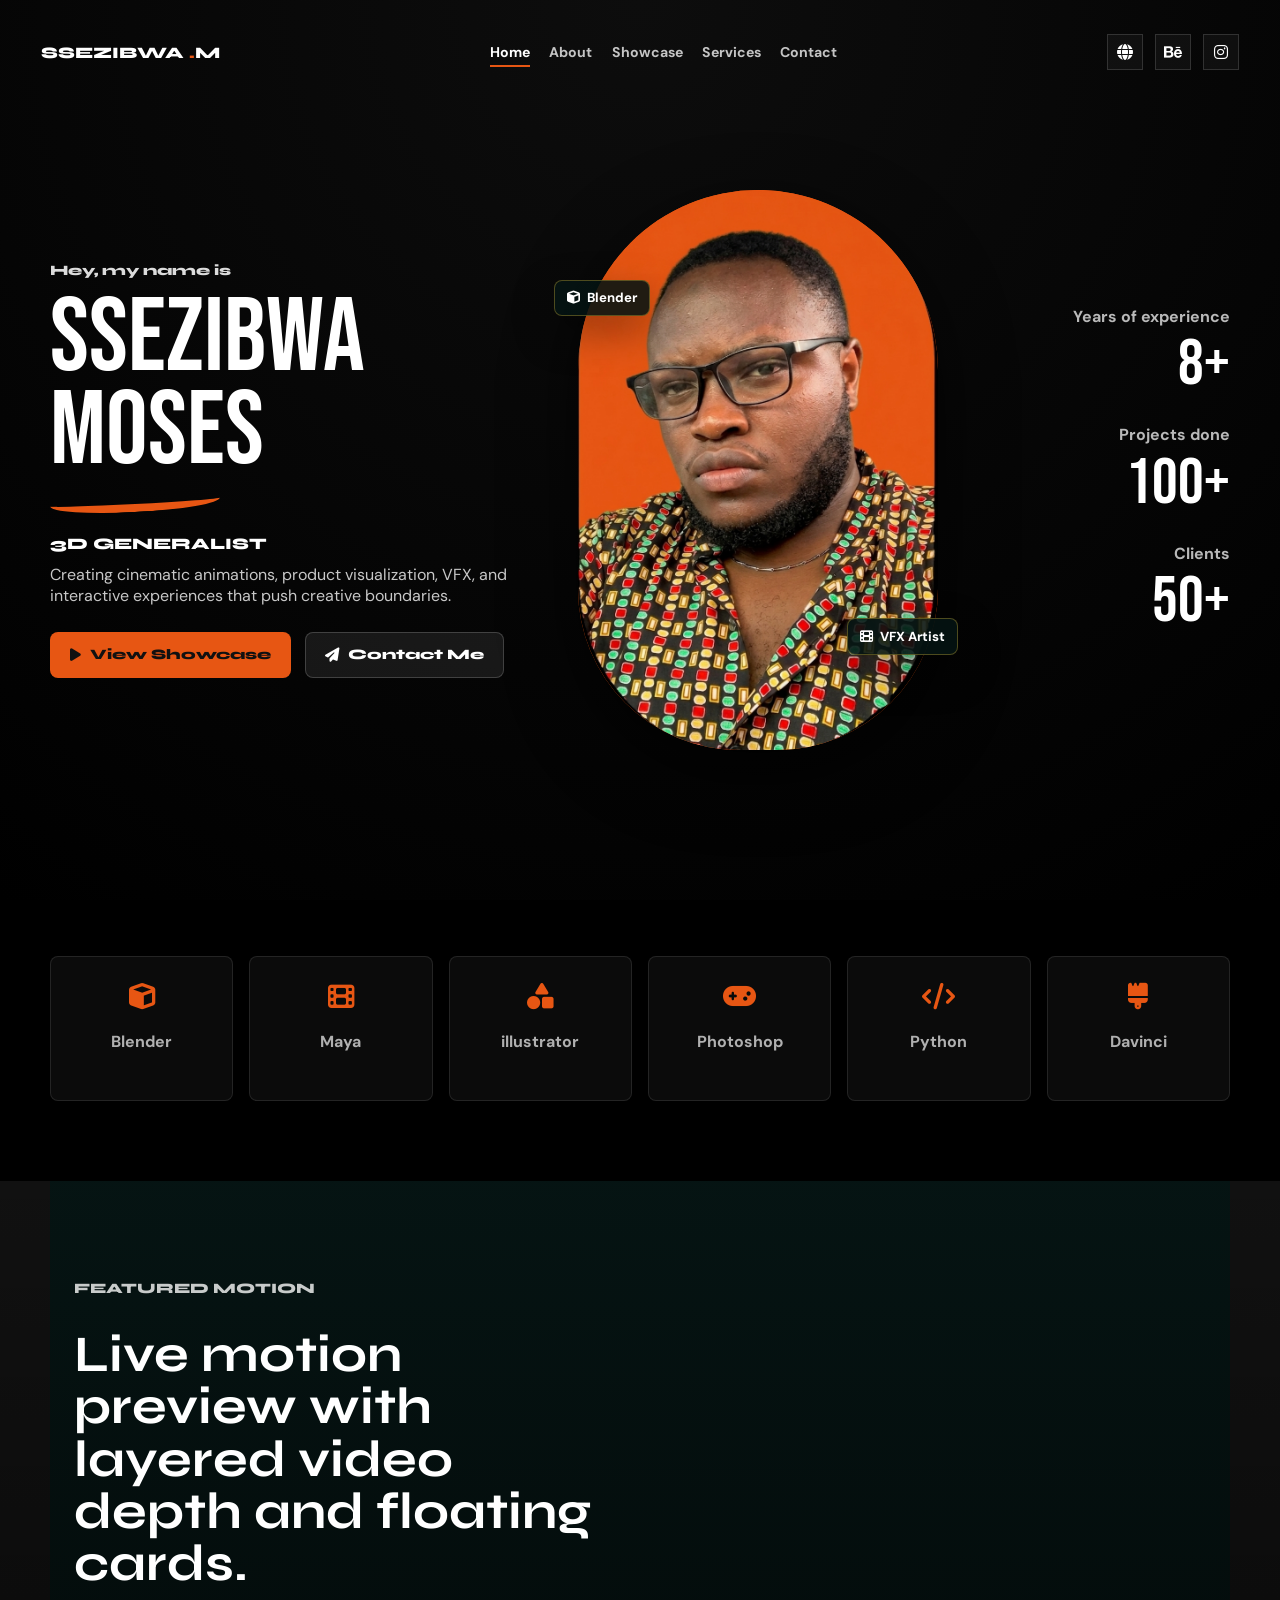
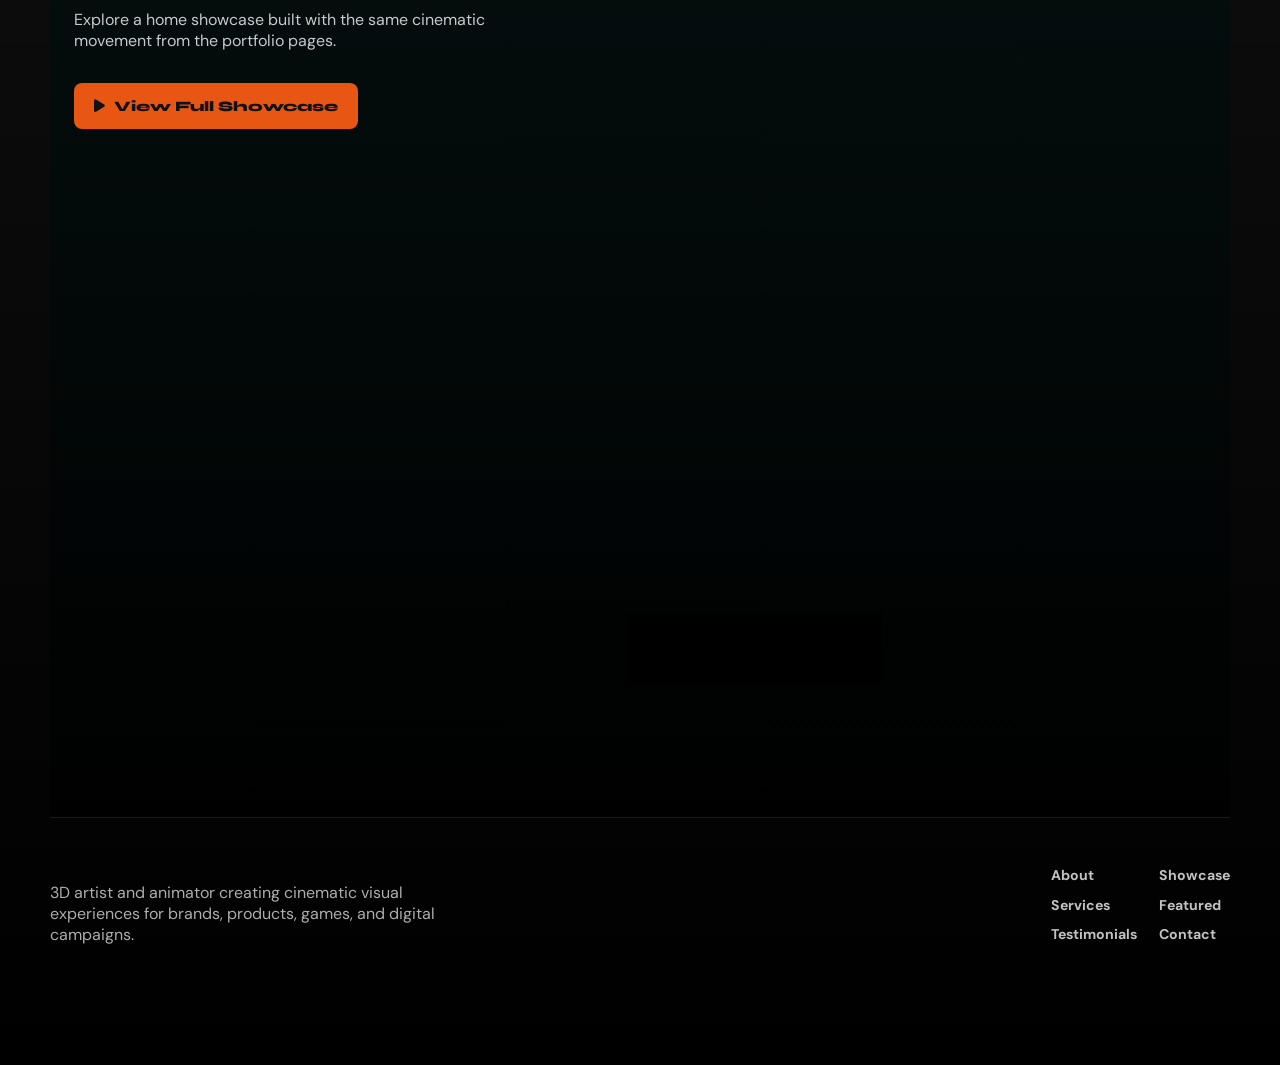
==== commit 3db216d6: "addup" ====
--- a/seszmo/index.html
+++ b/seszmo/index.html
@@ -27,8 +27,8 @@
     <div id="primary-menu" class="nav-menu">
       <a href="index.html" data-page-link="home">Home</a>
       <a href="about.html" data-page-link="about">About</a>
-      <a href="#showcase.html" data-page-link="showcase">Showcase</a>
-      <a href="#services.html" data-page-link="services">Services</a>
+      <a href="showcase.html" data-page-link="showcase">Showcase</a>
+      <a href="services.html" data-page-link="services">Services</a>
       <a href="contact.html" data-page-link="contact">Contact</a>
     </div>
 
@@ -43,11 +43,10 @@
     <section class="hero-section">
       <div class="hero-bg" aria-hidden="true">
         <video autoplay muted loop playsinline>
-          <source src="assets/vidz/hero-bg.mp4" type="video/mp4" />
+          <source src="assets/vidz/h1.mp4" type="video/mp4" />
           Your browser does not support the video tag.
         </video>
       </div>
-      <div class="hero-line-field" aria-hidden="true"></div>
       <div class="hero-shell">
         <div class="hero-copy reveal">
           <p class="eyebrow">Hey, my name is</p>
@@ -123,6 +122,56 @@
         </article>
       </div>
     </section>
+
+    <section class="home-showcase">
+      <div class="home-showcase-bg" aria-hidden="true">
+        <video autoplay muted loop playsinline>
+          <source src="assets/vidz/" type="video/mp4" />
+          Your browser does not support the video tag.
+        </video>
+      </div>
+
+      <div class="home-showcase-copy reveal">
+        <p class="page-kicker">Featured Motion</p>
+        <h2>Live motion preview with layered video depth and floating cards.</h2>
+        <p>Explore a home showcase built with the same cinematic movement from the portfolio pages.</p>
+        <a class="btn btn-primary" href="showcase.html"><i class="fas fa-play"></i>View Full Showcase</a>
+      </div>
+
+      <div class="home-showcase-stage reveal" aria-label="Home featured showcase">
+        <article class="stage-card stage-card-main">
+          <video autoplay muted loop playsinline>
+            <source src="assets/vidz/h3.mp4" type="video/mp4" />
+            Your browser does not support the video tag.
+          </video>
+          <div>
+            <span>Motion Teaser</span>
+            <strong>Brand Film</strong>
+          </div>
+        </article>
+        <article class="stage-card stage-card-left">
+          <video autoplay muted loop playsinline>
+            <source src="assets/vidz/h5.mp4" type="video/mp4" />
+            Your browser does not support the video tag.
+          </video>
+          <div>
+            <span>Motion Identity</span>
+            <strong>Visual System</strong>
+          </div>
+        </article>
+        <article class="stage-card stage-card-right">
+          <video autoplay muted loop playsinline>
+            <source src="assets/vidz/h2.mp4" type="video/mp4" />
+            Your browser does not support the video tag.
+          </video>s
+          <div>
+            <span>VFX Sequence</span>
+            <strong>Nebula Genesis</strong>
+          </div>
+        </article>
+      </div>
+    </section>
+
   </main>
 
   <footer class="site-footer">
--- a/seszmo/css/style.css
+++ b/seszmo/css/style.css
@@ -469,6 +469,133 @@
   font-size: 1.05rem;
 }
 
+.home-showcase {
+  position: relative;
+  padding: 5rem 24px 6rem;
+  overflow: hidden;
+  background: linear-gradient(180deg, rgba(5, 20, 19, 0.96), rgba(0, 0, 0, 0.95));
+}
+
+.home-showcase-bg {
+  position: absolute;
+  inset: 0;
+  z-index: 0;
+  overflow: hidden;
+  opacity: 0.4;
+}
+
+.home-showcase-bg video {
+  position: absolute;
+  inset: 0;
+  width: 120%;
+  height: 120%;
+  object-fit: cover;
+  transform: translate3d(-10%, -10%, 0);
+  will-change: transform;
+}
+
+.home-showcase-copy,
+.home-showcase-stage {
+  position: relative;
+  z-index: 1;
+}
+
+.home-showcase {
+  display: grid;
+  grid-template-columns: minmax(280px, 1fr) minmax(340px, 1.15fr);
+  align-items: center;
+  gap: 2rem;
+  width: min(1180px, calc(100% - 48px));
+  margin: 0 auto;
+}
+
+.home-showcase-copy {
+  max-width: 520px;
+}
+
+.home-showcase-copy h2 {
+  margin: 0 0 1rem;
+  font-family: "Syne", Arial, sans-serif;
+  font-size: clamp(2.7rem, 4vw, 3.4rem);
+  line-height: 1.02;
+}
+
+.home-showcase-copy p {
+  max-width: 28rem;
+  margin: 1.2rem 0 2rem;
+  color: rgba(255, 255, 255, 0.78);
+}
+
+.home-showcase-stage {
+  position: relative;
+  height: 560px;
+  perspective: 1200px;
+  transform-style: preserve-3d;
+  transform: rotateX(var(--home-stage-x, 0deg)) rotateY(var(--home-stage-y, 0deg));
+  transition: transform 180ms ease;
+}
+
+.home-showcase-stage .stage-card {
+  box-shadow: 0 24px 70px rgba(0, 0, 0, 0.55);
+}
+
+.home-showcase-stage .stage-card-main {
+  top: 50%;
+  left: 50%;
+  width: 360px;
+  height: 420px;
+  animation: stageMain 6s ease-in-out infinite;
+}
+
+.home-showcase-stage .stage-card-left {
+  top: 12%;
+  left: 0;
+  width: 260px;
+  height: 310px;
+  animation: stageLeft 7s ease-in-out infinite;
+}
+
+.home-showcase-stage .stage-card-right {
+  right: 0;
+  bottom: 4%;
+  width: 290px;
+  height: 260px;
+  animation: stageRight 7.5s ease-in-out infinite;
+}
+
+.home-showcase-stage .stage-card div {
+  background: rgba(0, 0, 0, 0.78);
+}
+
+.home-showcase .stage-card span {
+  color: var(--accent);
+}
+
+@media (max-width: 1020px) {
+  .home-showcase {
+    grid-template-columns: 1fr;
+  }
+
+  .home-showcase-stage {
+    width: min(560px, 100%);
+    margin: 0 auto;
+  }
+}
+
+@media (max-width: 640px) {
+  .home-showcase {
+    padding: 4rem 18px 4.5rem;
+  }
+
+  .home-showcase-copy h2 {
+    font-size: 2.5rem;
+  }
+
+  .home-showcase-bg {
+    opacity: 0.3;
+  }
+}
+
 .page-main,
 .featured-main {
   width: min(1180px, calc(100% - 48px));
@@ -663,10 +790,12 @@
   transform-style: preserve-3d;
 }
 
-.stage-card img {
+.stage-card img,
+.stage-card video {
   width: 100%;
   height: 100%;
   object-fit: cover;
+  display: block;
 }
 
 .stage-card div {
@@ -803,19 +932,24 @@
 }
 
 .project-media {
+  position: relative;
   height: 100%;
   min-height: inherit;
   background: linear-gradient(135deg, var(--teal), var(--accent));
-}
-
-.project-media img {
+  overflow: hidden;
+}
+
+.project-media img,
+.project-media video {
   width: 100%;
   height: 100%;
   object-fit: cover;
+  display: block;
   transition: transform 260ms ease;
 }
 
-.project-card:hover .project-media img {
+.project-card:hover .project-media img,
+.project-card:hover .project-media video {
   transform: scale(1.05);
 }
 
@@ -955,10 +1089,36 @@
   box-shadow: var(--shadow);
 }
 
-.featured-media img {
+.featured-media img,
+.featured-media video {
   width: 100%;
   aspect-ratio: 1 / 1;
   object-fit: cover;
+  display: block;
+}
+
+.section-bg-video {
+  position: absolute;
+  inset: 0;
+  z-index: 0;
+  overflow: hidden;
+}
+
+.section-bg-video video {
+  position: absolute;
+  inset: 0;
+  width: 100%;
+  height: 100%;
+  object-fit: cover;
+  filter: saturate(1.05) brightness(0.5);
+}
+
+.section-bg-video::after {
+  content: "";
+  position: absolute;
+  inset: 0;
+  background: linear-gradient(180deg, rgba(0, 0, 0, 0.18), rgba(0, 0, 0, 0.72));
+  pointer-events: none;
 }
 
 .cinematic-stats {
@@ -1238,6 +1398,20 @@
   }
 }
 
+@media (min-width: 1401px) {
+  .hero-shell {
+    width: min(1280px, calc(100% - 48px));
+  }
+
+  .home-showcase {
+    width: min(1280px, calc(100% - 48px));
+  }
+
+  .project-section {
+    width: min(1280px, calc(100% - 48px));
+  }
+}
+
 @media (max-width: 1100px) {
   .hero-shell {
     grid-template-columns: minmax(0, 1fr) minmax(260px, 340px);
@@ -1267,6 +1441,41 @@
   .showcase-intro {
     width: 100%;
     max-width: 560px;
+  }
+
+  .home-showcase {
+    grid-template-columns: 1fr;
+    padding: 4rem 28px 4.5rem;
+  }
+
+  .home-showcase-copy {
+    max-width: 100%;
+  }
+
+  .home-showcase-copy h2 {
+    font-size: 2.8rem;
+  }
+
+  .home-showcase-stage {
+    width: 100%;
+    max-width: 560px;
+    height: 520px;
+    margin: 2rem auto 0;
+  }
+
+  .home-showcase-stage .stage-card-main {
+    width: 340px;
+    height: 400px;
+  }
+
+  .home-showcase-stage .stage-card-left {
+    width: 250px;
+    height: 300px;
+  }
+
+  .home-showcase-stage .stage-card-right {
+    width: 280px;
+    height: 260px;
   }
 }
 
@@ -1473,6 +1682,43 @@
     display: grid;
     grid-template-columns: repeat(4, minmax(0, 1fr));
   }
+
+  .home-showcase {
+    grid-template-columns: 1fr;
+    padding: 3rem 20px 3.5rem;
+  }
+
+  .home-showcase-copy h2 {
+    font-size: 2.4rem;
+    margin: 0.8rem 0 1.2rem;
+  }
+
+  .home-showcase-copy p {
+    font-size: 0.96rem;
+    margin: 0.8rem 0 1.8rem;
+  }
+
+  .home-showcase-stage {
+    width: 100%;
+    max-width: 480px;
+    height: 450px;
+    margin: 0 auto;
+  }
+
+  .home-showcase-stage .stage-card-main {
+    width: 300px;
+    height: 360px;
+  }
+
+  .home-showcase-stage .stage-card-left {
+    width: 220px;
+    height: 270px;
+  }
+
+  .home-showcase-stage .stage-card-right {
+    width: 250px;
+    height: 240px;
+  }
 }
 
 @media (max-width: 520px) {
@@ -1534,4 +1780,133 @@
   .footer-links {
     grid-template-columns: 1fr;
   }
-}
+
+  .home-showcase {
+    grid-template-columns: 1fr;
+    padding: 2.5rem 16px 3rem;
+  }
+
+  .home-showcase-copy h2 {
+    font-size: 2.2rem;
+    margin: 0.8rem 0 1.2rem;
+  }
+
+  .home-showcase-copy p {
+    font-size: 0.95rem;
+    margin: 0.8rem 0 1.5rem;
+  }
+
+  .home-showcase-stage {
+    width: 100%;
+    height: 380px;
+    margin: 0 auto;
+  }
+
+  .home-showcase-stage .stage-card-main {
+    width: 220px;
+    height: 280px;
+  }
+
+  .home-showcase-stage .stage-card-left {
+    width: 170px;
+    height: 200px;
+  }
+
+  .home-showcase-stage .stage-card-right {
+    width: 180px;
+    height: 160px;
+  }
+}
+
+@media (max-width: 380px) {
+  .hero-name {
+    font-size: 3.2rem;
+  }
+
+  .page-header h1,
+  .featured-copy h1 {
+    font-size: 2.15rem;
+  }
+
+  .showcase-intro h1 {
+    font-size: 2rem;
+  }
+
+  .home-showcase-copy h2 {
+    font-size: 1.85rem;
+  }
+
+  .stage-card-main {
+    width: 200px;
+    height: 280px;
+  }
+
+  .stage-card-left {
+    width: 150px;
+    height: 180px;
+  }
+
+  .stage-card-right {
+    width: 160px;
+    height: 150px;
+  }
+
+  .home-showcase-stage .stage-card-main {
+    width: 180px;
+    height: 240px;
+  }
+
+  .home-showcase-stage .stage-card-left {
+    width: 140px;
+    height: 170px;
+  }
+
+  .home-showcase-stage .stage-card-right {
+    width: 150px;
+    height: 140px;
+  }
+}
+
+@media (max-width: 1400px) and (min-width: 1101px) {
+  .home-showcase {
+    grid-template-columns: 1fr;
+  }
+
+  .home-showcase-stage {
+    width: 100%;
+    max-width: 520px;
+    margin: 0 auto;
+  }
+}
+
+@media (max-width: 768px) and (min-width: 821px) {
+  .home-showcase {
+    grid-template-columns: 1fr;
+    padding: 3.5rem 28px 4rem;
+  }
+
+  .home-showcase-copy h2 {
+    font-size: 2.5rem;
+  }
+
+  .home-showcase-stage {
+    width: min(100%, 480px);
+    height: 500px;
+    margin: 1.5rem auto 0;
+  }
+
+  .home-showcase-stage .stage-card-main {
+    width: 320px;
+    height: 380px;
+  }
+
+  .home-showcase-stage .stage-card-left {
+    width: 240px;
+    height: 285px;
+  }
+
+  .home-showcase-stage .stage-card-right {
+    width: 270px;
+    height: 240px;
+  }
+}
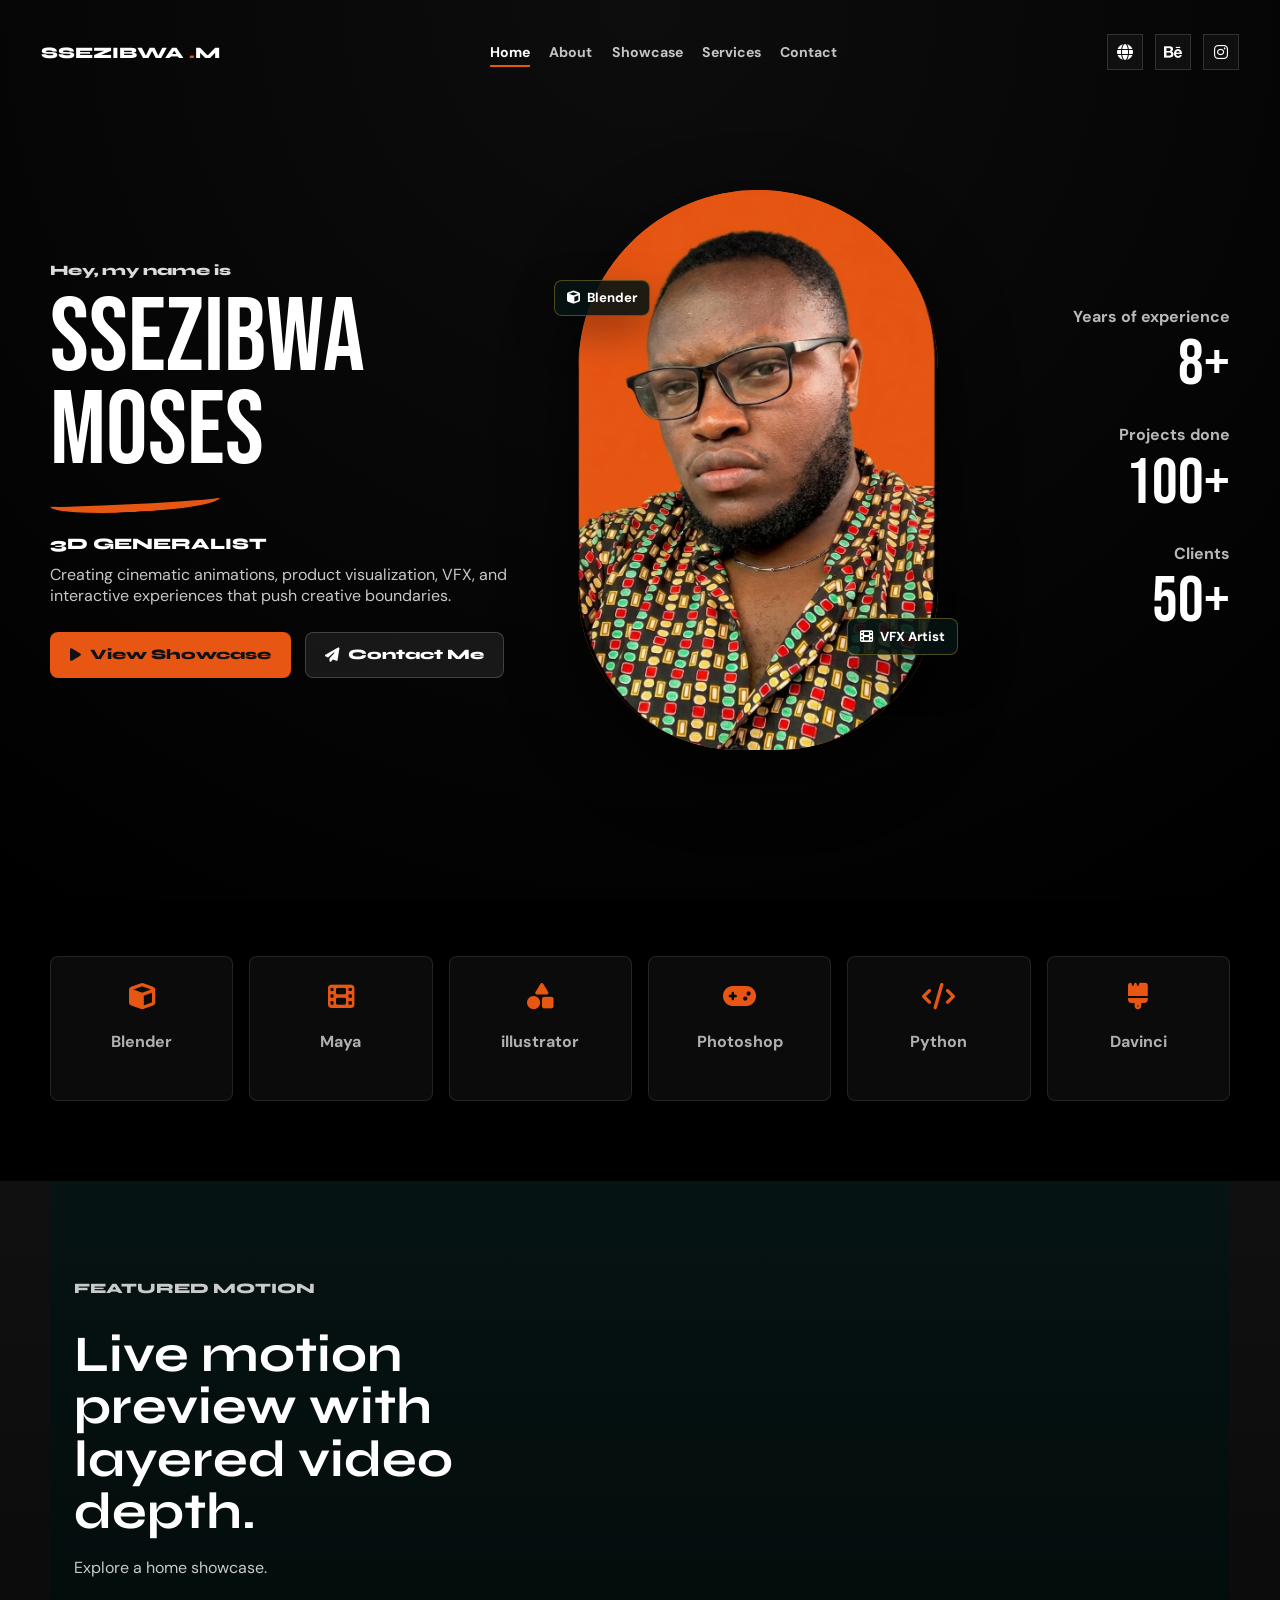
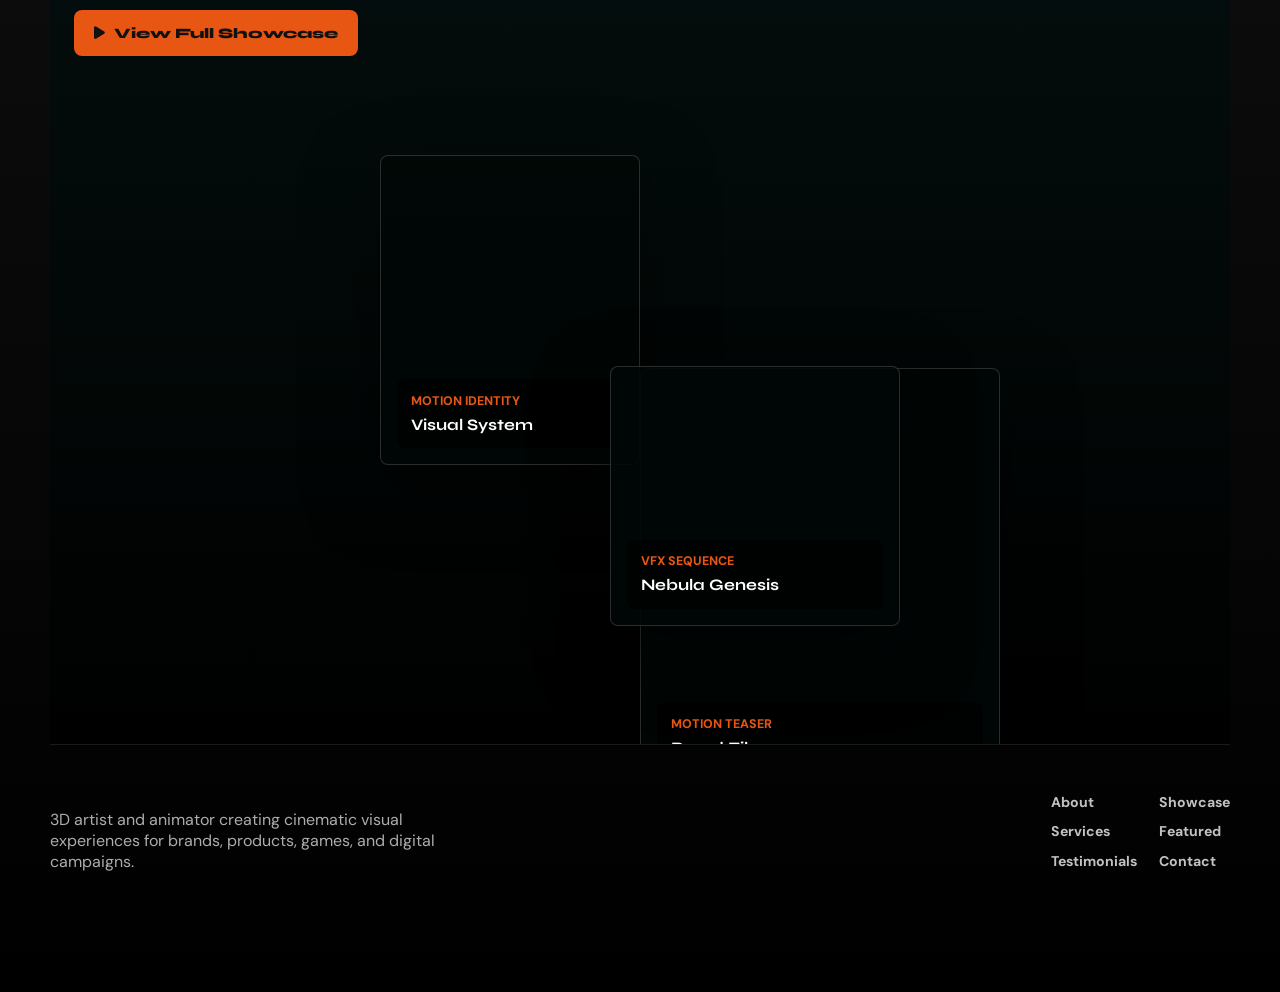
==== commit 176ade21: "showcase 20.0" ====
--- a/seszmo/index.html
+++ b/seszmo/index.html
@@ -133,8 +133,8 @@
 
       <div class="home-showcase-copy reveal">
         <p class="page-kicker">Featured Motion</p>
-        <h2>Live motion preview with layered video depth and floating cards.</h2>
-        <p>Explore a home showcase built with the same cinematic movement from the portfolio pages.</p>
+        <h2>Live motion preview with layered video depth.</h2>
+        <p>Explore a home showcase.</p>
         <a class="btn btn-primary" href="showcase.html"><i class="fas fa-play"></i>View Full Showcase</a>
       </div>
 
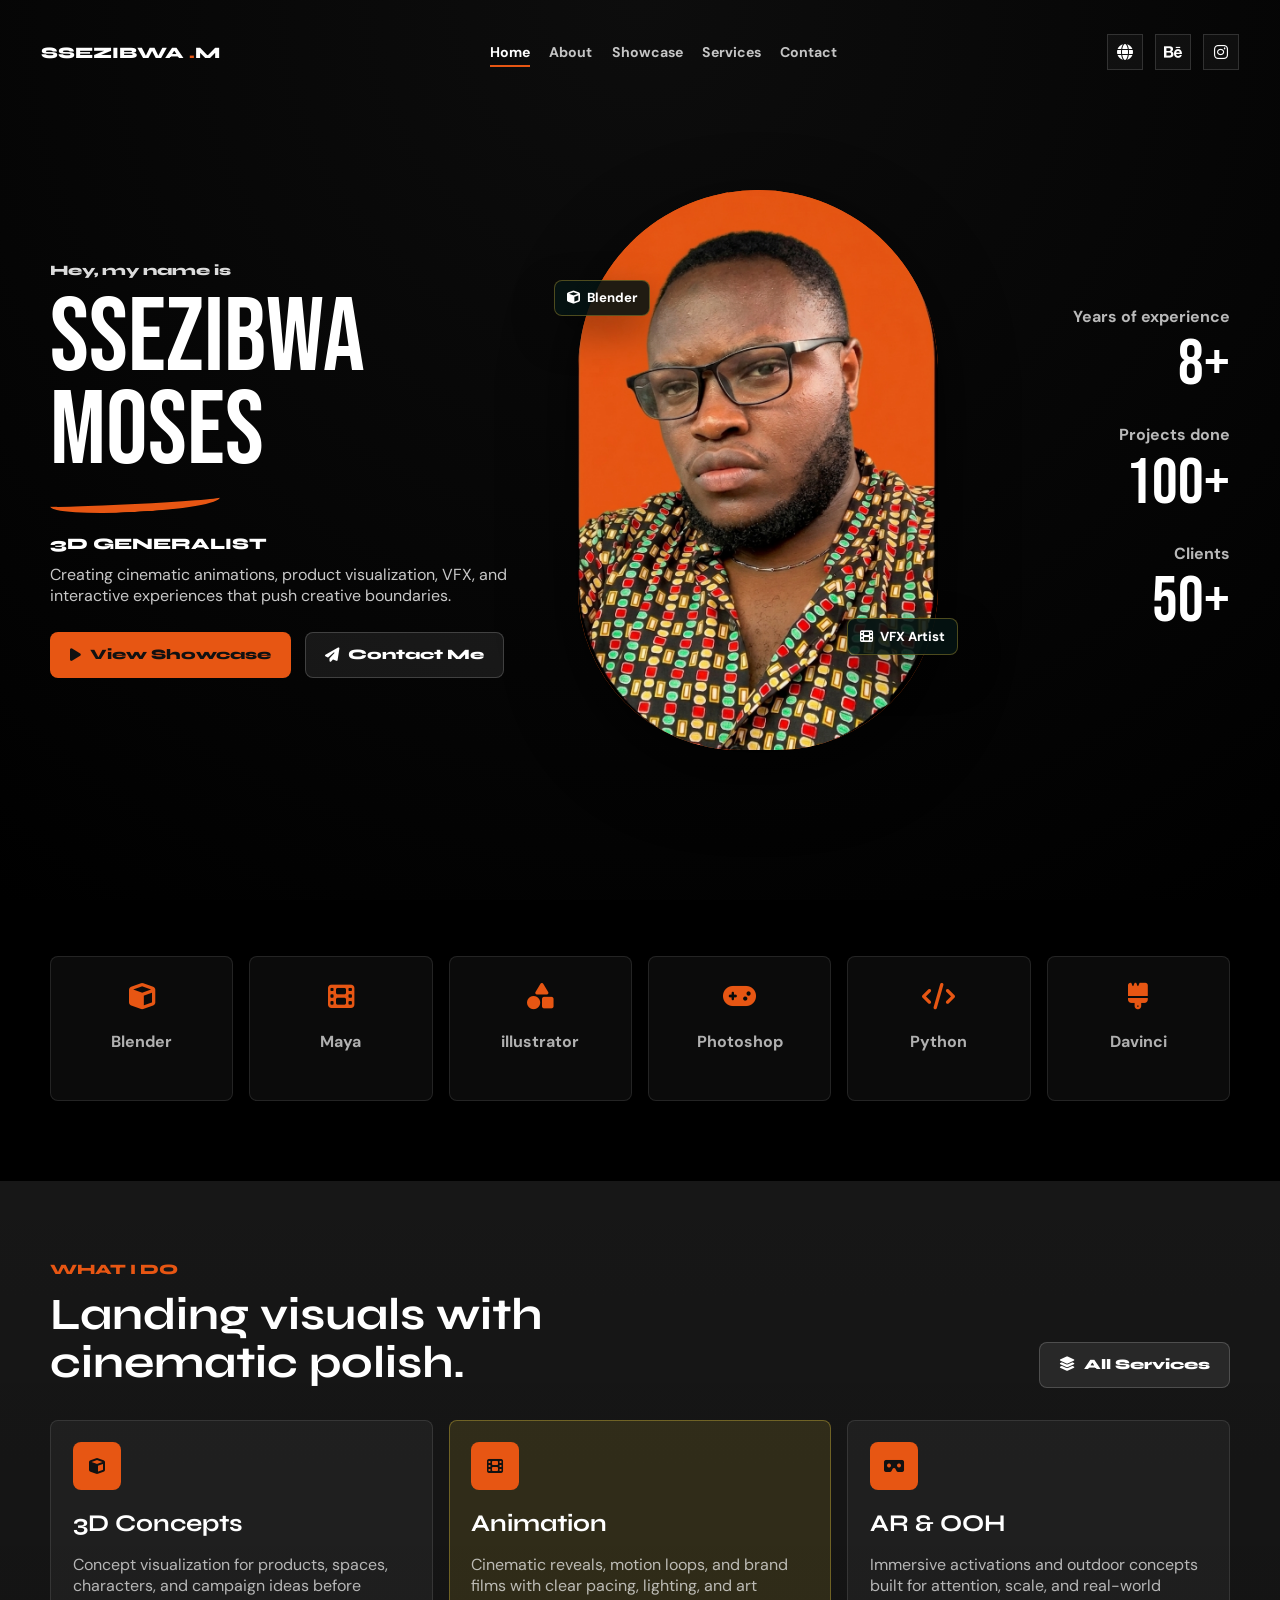
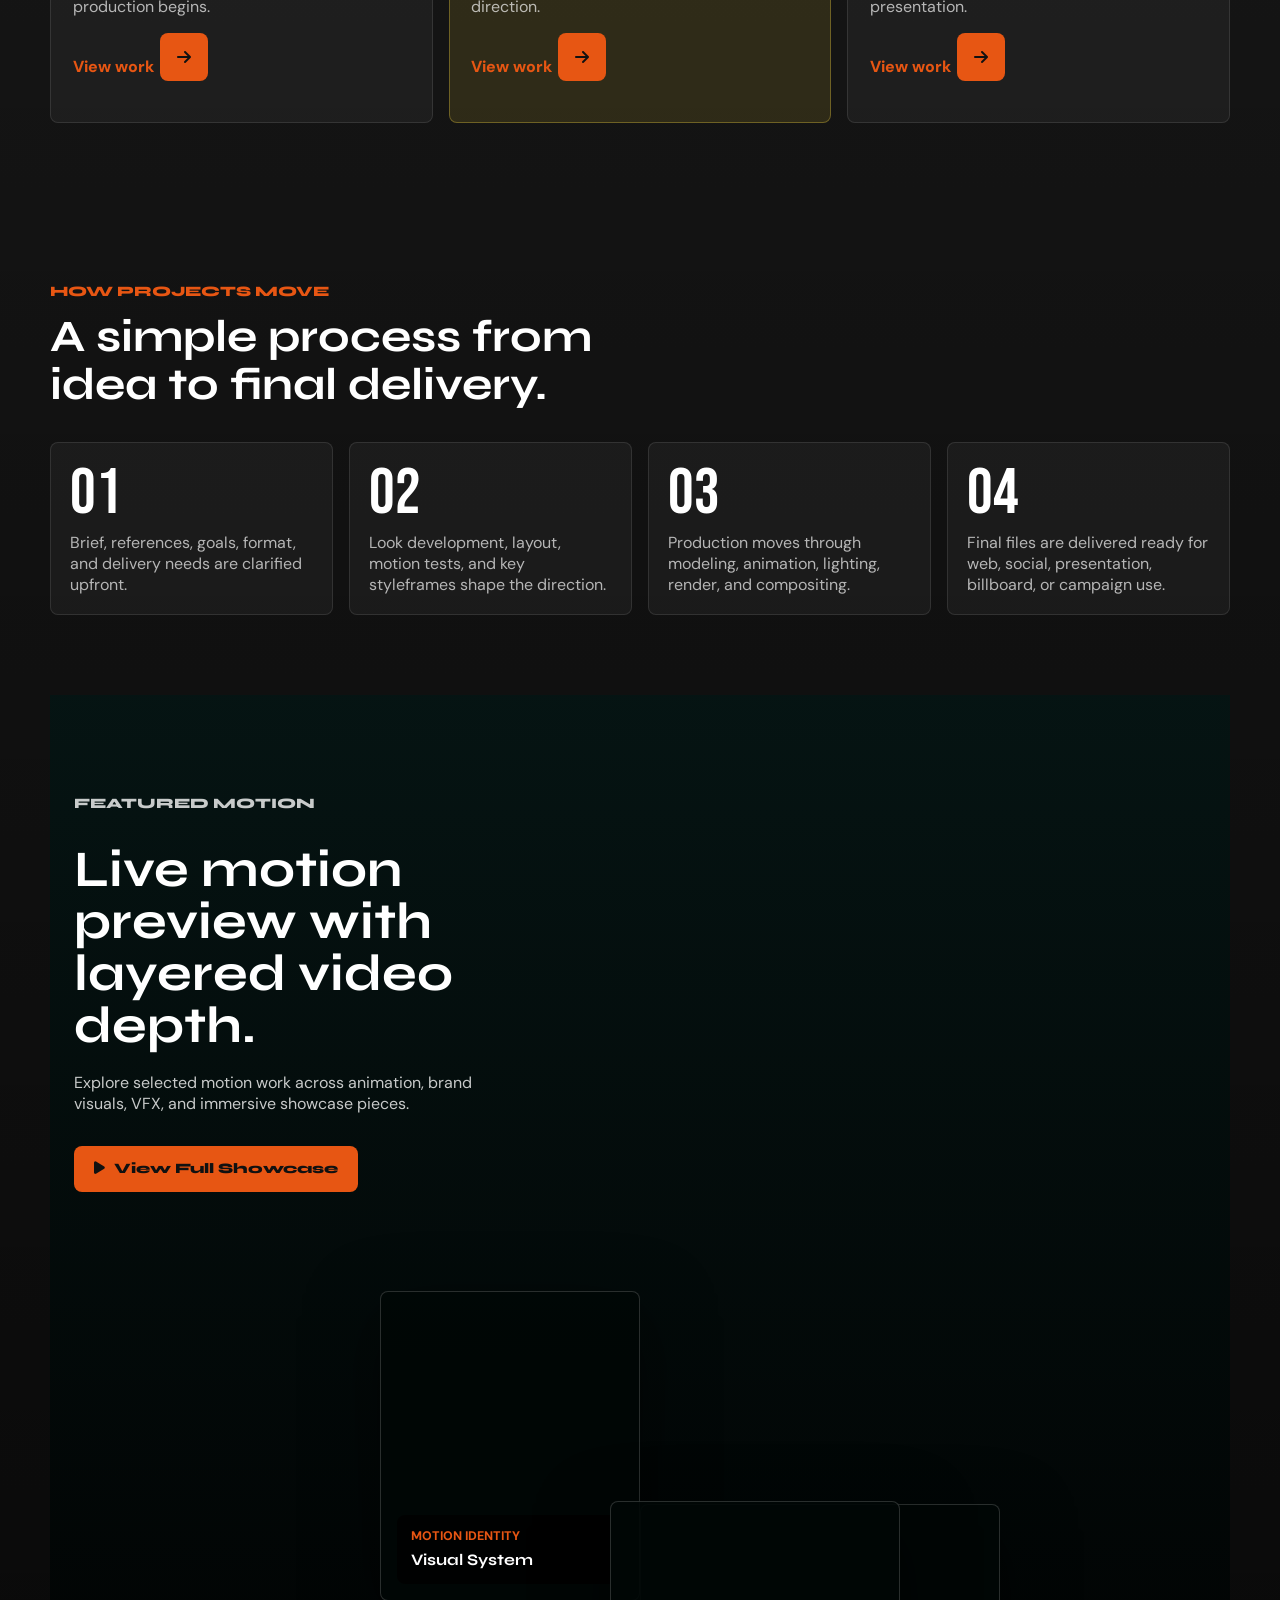
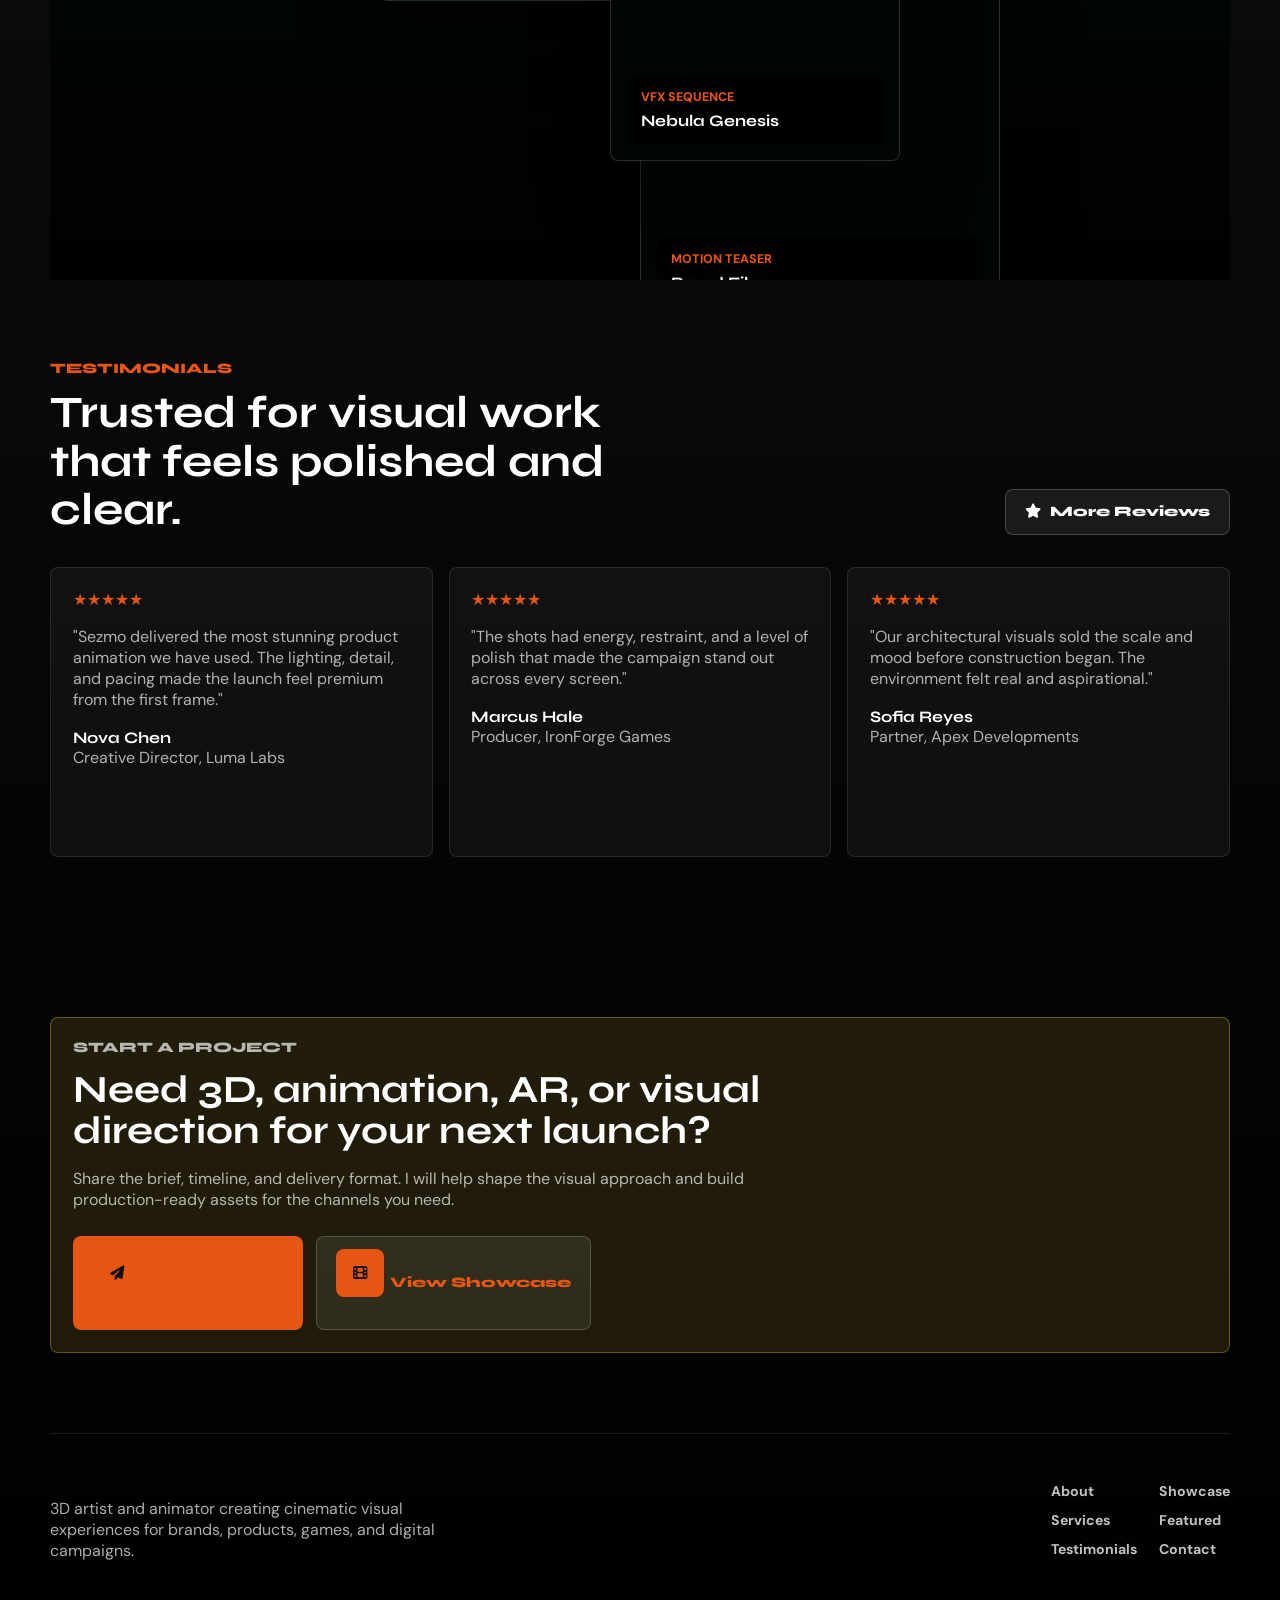
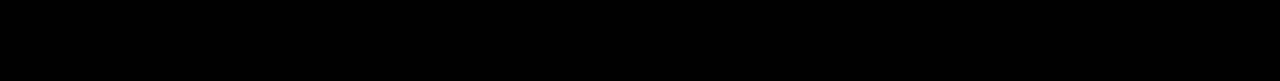
==== commit 6c2dc164: "fin1.0" ====
--- a/seszmo/index.html
+++ b/seszmo/index.html
@@ -123,10 +123,69 @@
       </div>
     </section>
 
+    <section class="home-section">
+      <div class="project-heading reveal">
+        <div>
+          <p class="section-label">What I Do</p>
+          <h2>Landing visuals with cinematic polish.</h2>
+        </div>
+        <a class="btn btn-secondary" href="services.html"><i class="fas fa-layer-group"></i>All Services</a>
+      </div>
+
+      <div class="service-grid">
+        <article class="service-card tilt-card reveal">
+          <i class="fas fa-cube"></i>
+          <h2>3D Concepts</h2>
+          <p>Concept visualization for products, spaces, characters, and campaign ideas before production begins.</p>
+          <a href="showcase.html">View work <i class="fas fa-arrow-right"></i></a>
+        </article>
+        <article class="service-card featured-service tilt-card reveal">
+          <i class="fas fa-film"></i>
+          <h2>Animation</h2>
+          <p>Cinematic reveals, motion loops, and brand films with clear pacing, lighting, and art direction.</p>
+          <a href="showcase.html">View work <i class="fas fa-arrow-right"></i></a>
+        </article>
+        <article class="service-card tilt-card reveal">
+          <i class="fas fa-vr-cardboard"></i>
+          <h2>AR & OOH</h2>
+          <p>Immersive activations and outdoor concepts built for attention, scale, and real-world presentation.</p>
+          <a href="showcase.html">View work <i class="fas fa-arrow-right"></i></a>
+        </article>
+      </div>
+    </section>
+
+    <section class="home-section">
+      <div class="project-heading reveal">
+        <div>
+          <p class="section-label">How Projects Move</p>
+          <h2>A simple process from idea to final delivery.</h2>
+        </div>
+      </div>
+
+      <div class="cinematic-stats">
+        <article class="reveal">
+          <strong>01</strong>
+          <p>Brief, references, goals, format, and delivery needs are clarified upfront.</p>
+        </article>
+        <article class="reveal">
+          <strong>02</strong>
+          <p>Look development, layout, motion tests, and key styleframes shape the direction.</p>
+        </article>
+        <article class="reveal">
+          <strong>03</strong>
+          <p>Production moves through modeling, animation, lighting, render, and compositing.</p>
+        </article>
+        <article class="reveal">
+          <strong>04</strong>
+          <p>Final files are delivered ready for web, social, presentation, billboard, or campaign use.</p>
+        </article>
+      </div>
+    </section>
+
     <section class="home-showcase">
       <div class="home-showcase-bg" aria-hidden="true">
         <video autoplay muted loop playsinline>
-          <source src="assets/vidz/" type="video/mp4" />
+          <source src="assets/vidz/h3.mp4" type="video/mp4" />
           Your browser does not support the video tag.
         </video>
       </div>
@@ -134,7 +193,7 @@
       <div class="home-showcase-copy reveal">
         <p class="page-kicker">Featured Motion</p>
         <h2>Live motion preview with layered video depth.</h2>
-        <p>Explore a home showcase.</p>
+        <p>Explore selected motion work across animation, brand visuals, VFX, and immersive showcase pieces.</p>
         <a class="btn btn-primary" href="showcase.html"><i class="fas fa-play"></i>View Full Showcase</a>
       </div>
 
@@ -163,13 +222,56 @@
           <video autoplay muted loop playsinline>
             <source src="assets/vidz/h2.mp4" type="video/mp4" />
             Your browser does not support the video tag.
-          </video>s
+          </video>
           <div>
             <span>VFX Sequence</span>
             <strong>Nebula Genesis</strong>
           </div>
         </article>
       </div>
+    </section>
+
+    <section class="home-section">
+      <div class="project-heading reveal">
+        <div>
+          <p class="section-label">Testimonials</p>
+          <h2>Trusted for visual work that feels polished and clear.</h2>
+        </div>
+        <a class="btn btn-secondary" href="testimonials.html"><i class="fas fa-star"></i>More Reviews</a>
+      </div>
+
+      <div class="testimonial-grid">
+        <article class="testimonial-card reveal">
+          <div class="stars">★★★★★</div>
+          <p>"Sezmo delivered the most stunning product animation we have used. The lighting, detail, and pacing made the launch feel premium from the first frame."</p>
+          <strong>Nova Chen</strong>
+          <span>Creative Director, Luma Labs</span>
+        </article>
+        <article class="testimonial-card reveal">
+          <div class="stars">★★★★★</div>
+          <p>"The shots had energy, restraint, and a level of polish that made the campaign stand out across every screen."</p>
+          <strong>Marcus Hale</strong>
+          <span>Producer, IronForge Games</span>
+        </article>
+        <article class="testimonial-card reveal">
+          <div class="stars">★★★★★</div>
+          <p>"Our architectural visuals sold the scale and mood before construction began. The environment felt real and aspirational."</p>
+          <strong>Sofia Reyes</strong>
+          <span>Partner, Apex Developments</span>
+        </article>
+      </div>
+    </section>
+
+    <section class="home-section">
+      <article class="service-card featured-service reveal">
+        <p class="section-label">Start A Project</p>
+        <h2>Need 3D, animation, AR, or visual direction for your next launch?</h2>
+        <p>Share the brief, timeline, and delivery format. I will help shape the visual approach and build production-ready assets for the channels you need.</p>
+        <div class="button-row">
+          <a class="btn btn-primary" href="contact.html"><i class="fas fa-paper-plane"></i>Contact Me</a>
+          <a class="btn btn-secondary" href="showcase.html"><i class="fas fa-film"></i>View Showcase</a>
+        </div>
+      </article>
     </section>
 
   </main>
--- a/seszmo/css/style.css
+++ b/seszmo/css/style.css
@@ -364,7 +364,9 @@
 .portrait-arch {
   height: 560px;
   border-radius: 190px 190px 170px 170px;
-  animation: portraitFloat 5s ease-in-out infinite;
+  transform: translate3d(0, var(--portrait-scroll, 0px), 0);
+  transition: transform 260ms ease-out;
+  will-change: transform;
 }
 
 .portrait-arch img {
@@ -425,6 +427,30 @@
 .home-tools {
   padding: 3.5rem 24px 5rem;
   background: var(--bg);
+}
+
+.home-section {
+  width: min(1180px, calc(100% - 48px));
+  margin: 0 auto;
+  padding: 5rem 0;
+}
+
+.home-section .cinematic-stats {
+  margin-top: 0;
+}
+
+.home-section > .service-card {
+  min-height: auto;
+}
+
+.home-section > .service-card h2 {
+  max-width: 760px;
+  font-size: clamp(2rem, 3vw, 2.8rem);
+  line-height: 1.08;
+}
+
+.home-section > .service-card p:not(.section-label) {
+  max-width: 760px;
 }
 
 .tool-strip {
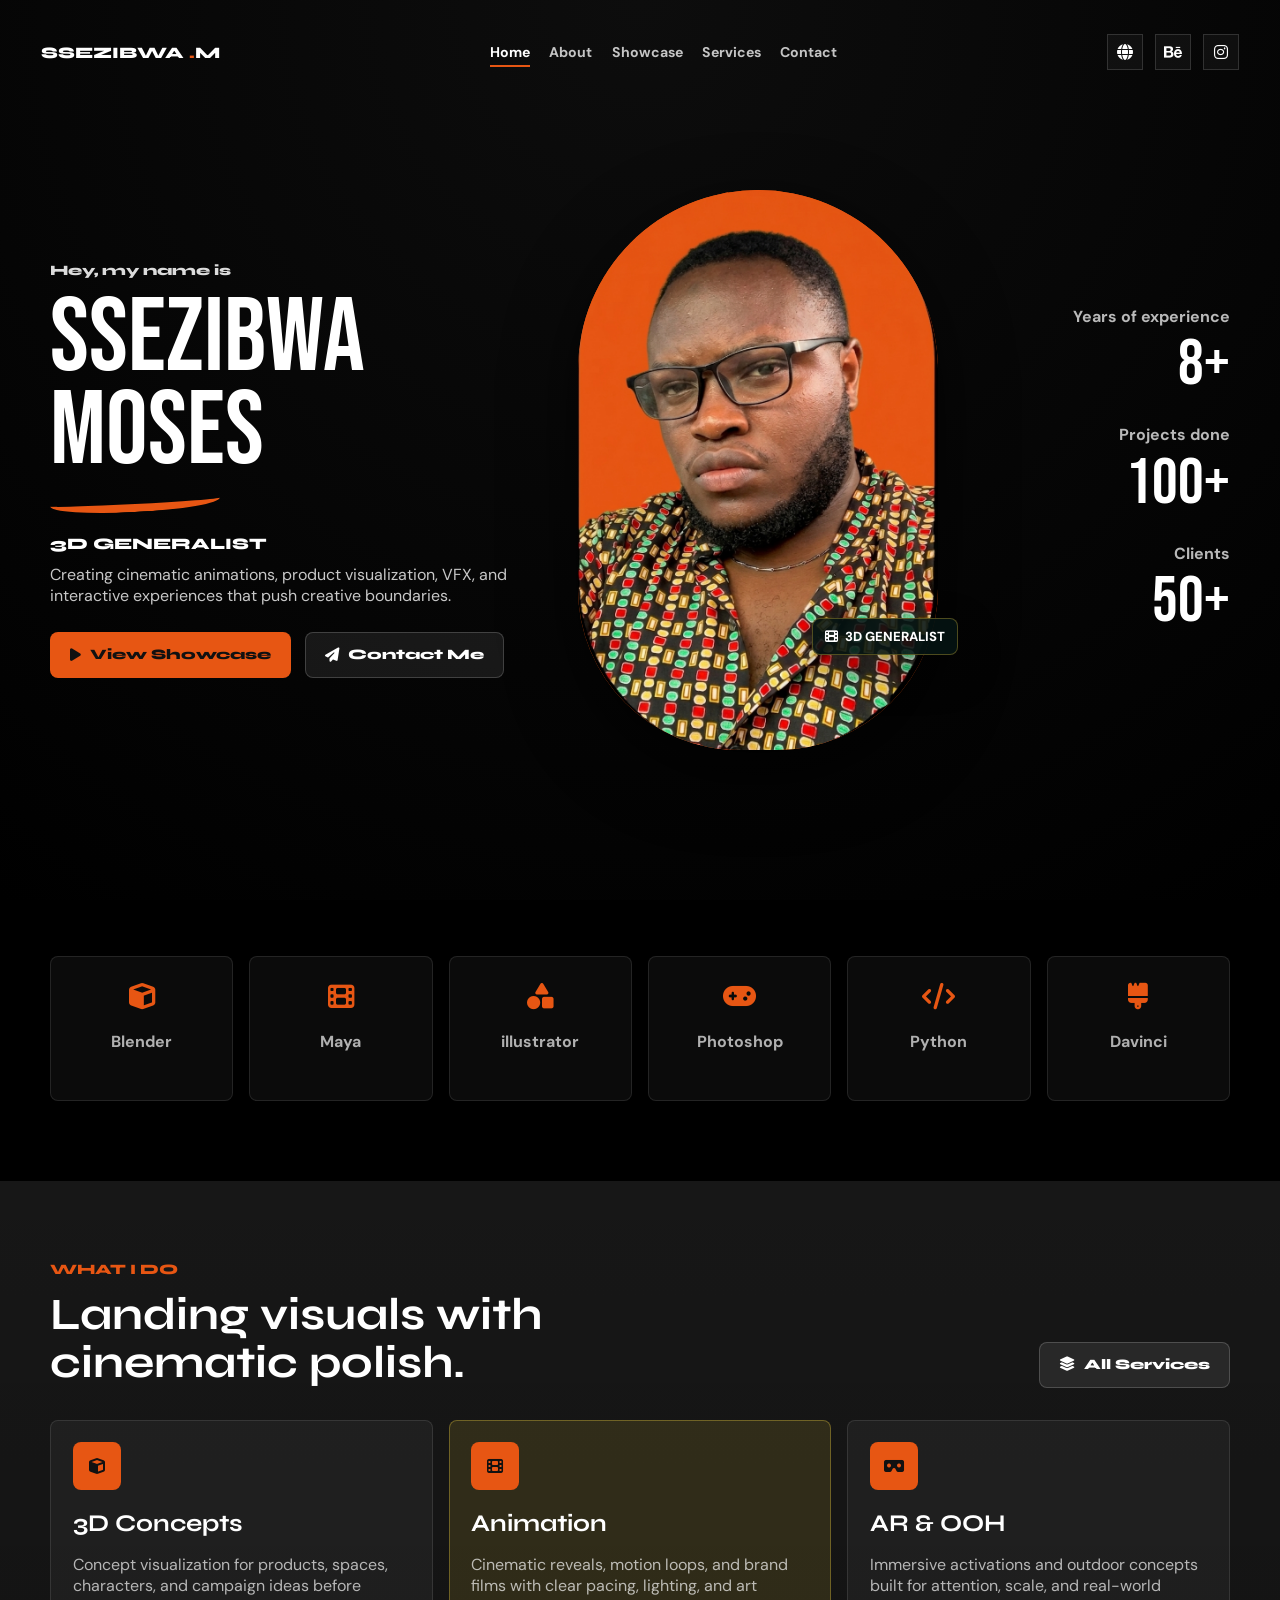
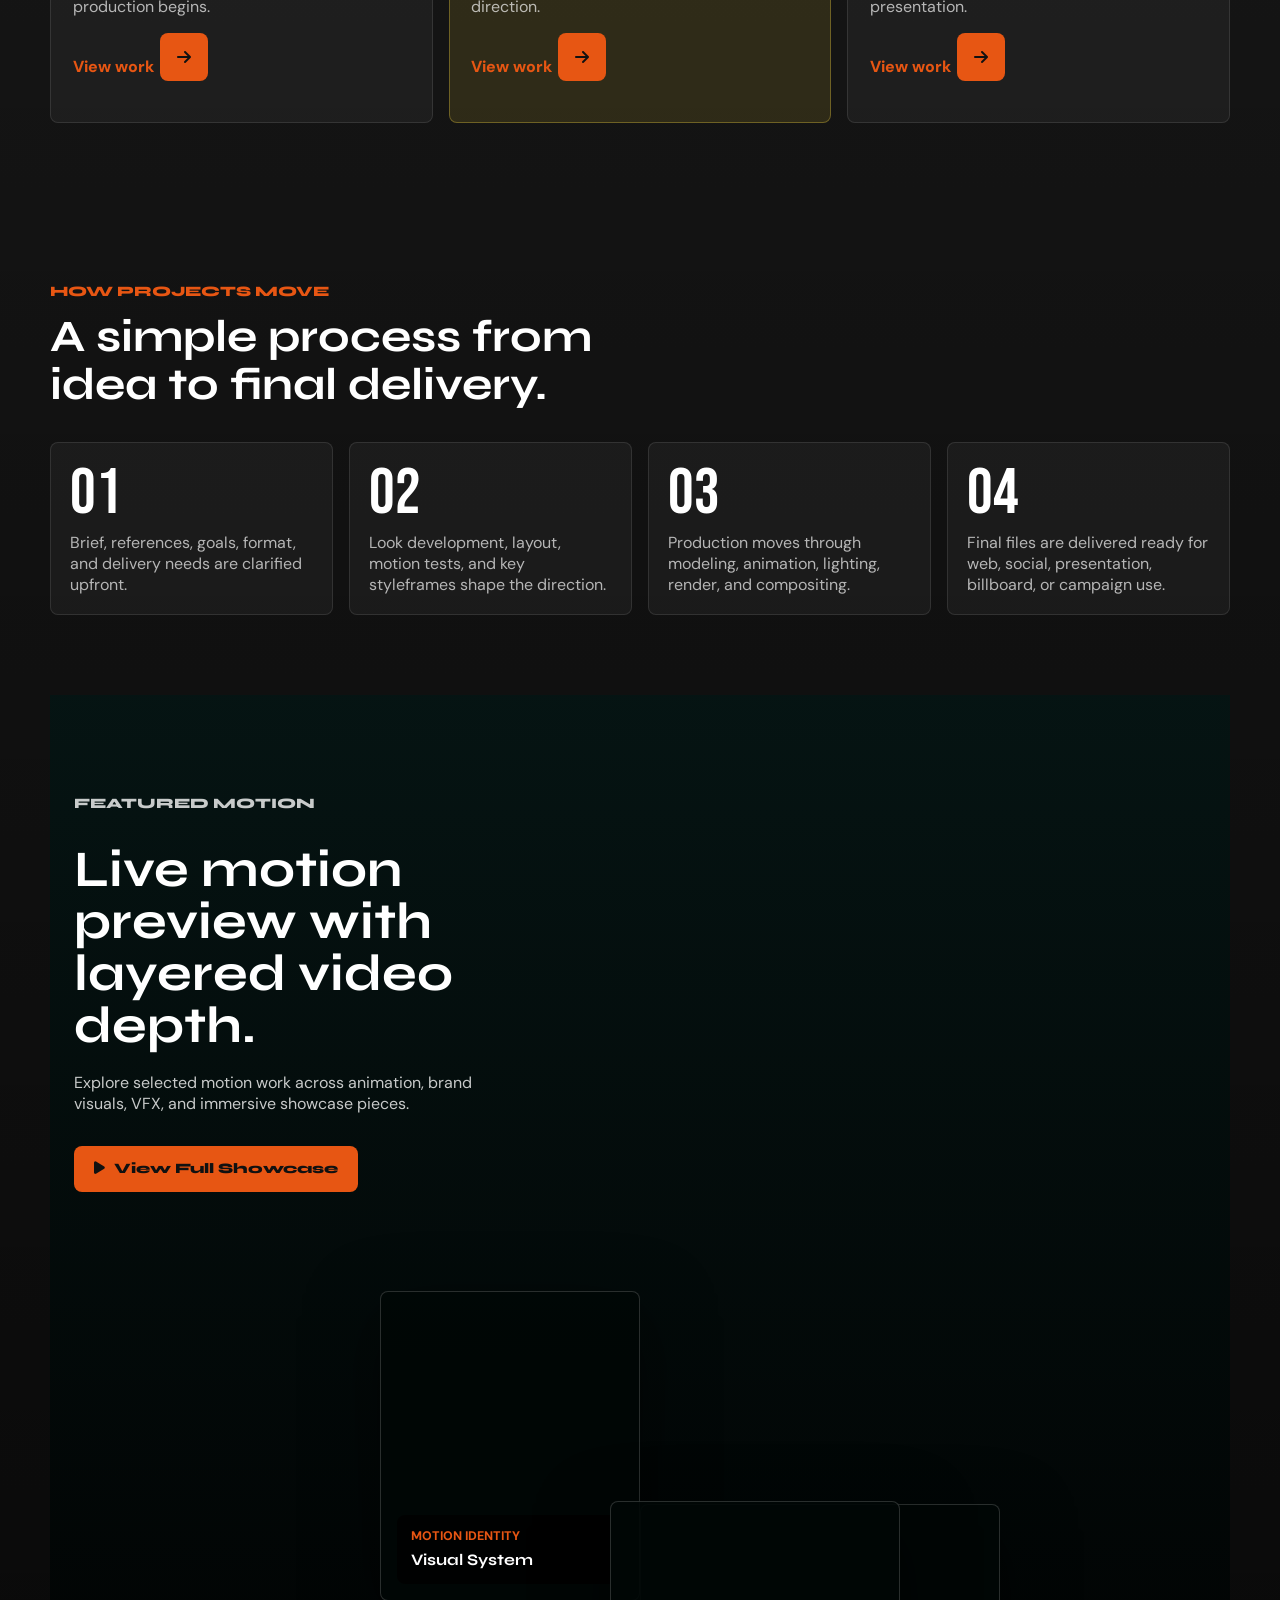
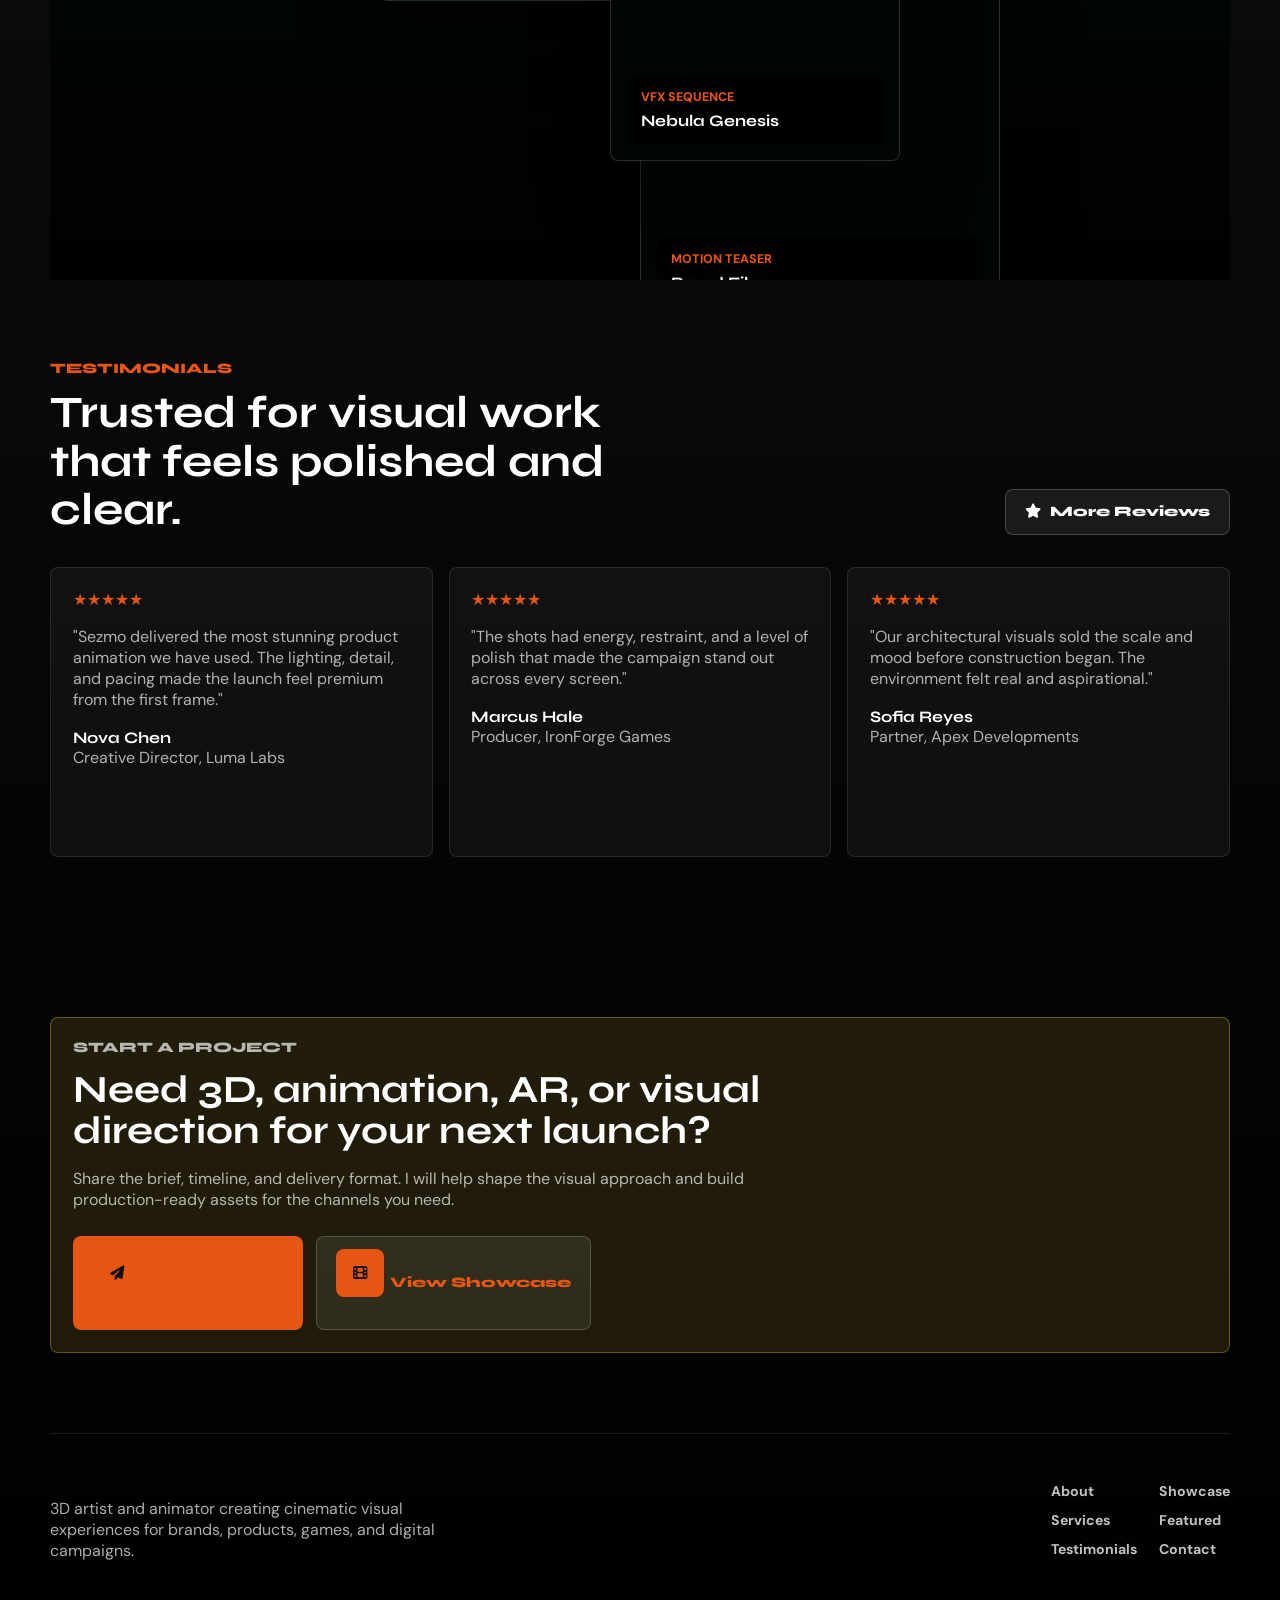
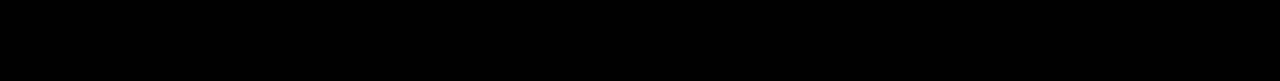
==== commit d6461def: "Update index.html 3D floating" ====
--- a/seszmo/index.html
+++ b/seszmo/index.html
@@ -67,8 +67,8 @@
           <div class="portrait-arch">
             <img src="assets/img1.png" alt="Sezmo portrait" />
           </div>
-          <div class="floating-tag tag-top"><i class="fas fa-cube"></i>Blender</div>
-          <div class="floating-tag tag-bottom"><i class="fas fa-film"></i>VFX Artist</div>
+          
+          <div class="floating-tag tag-bottom"><i class="fas fa-film"></i>3D GENERALIST</div>
         </div>
 
         <div class="hero-stats reveal" aria-label="Sezmo statistics">
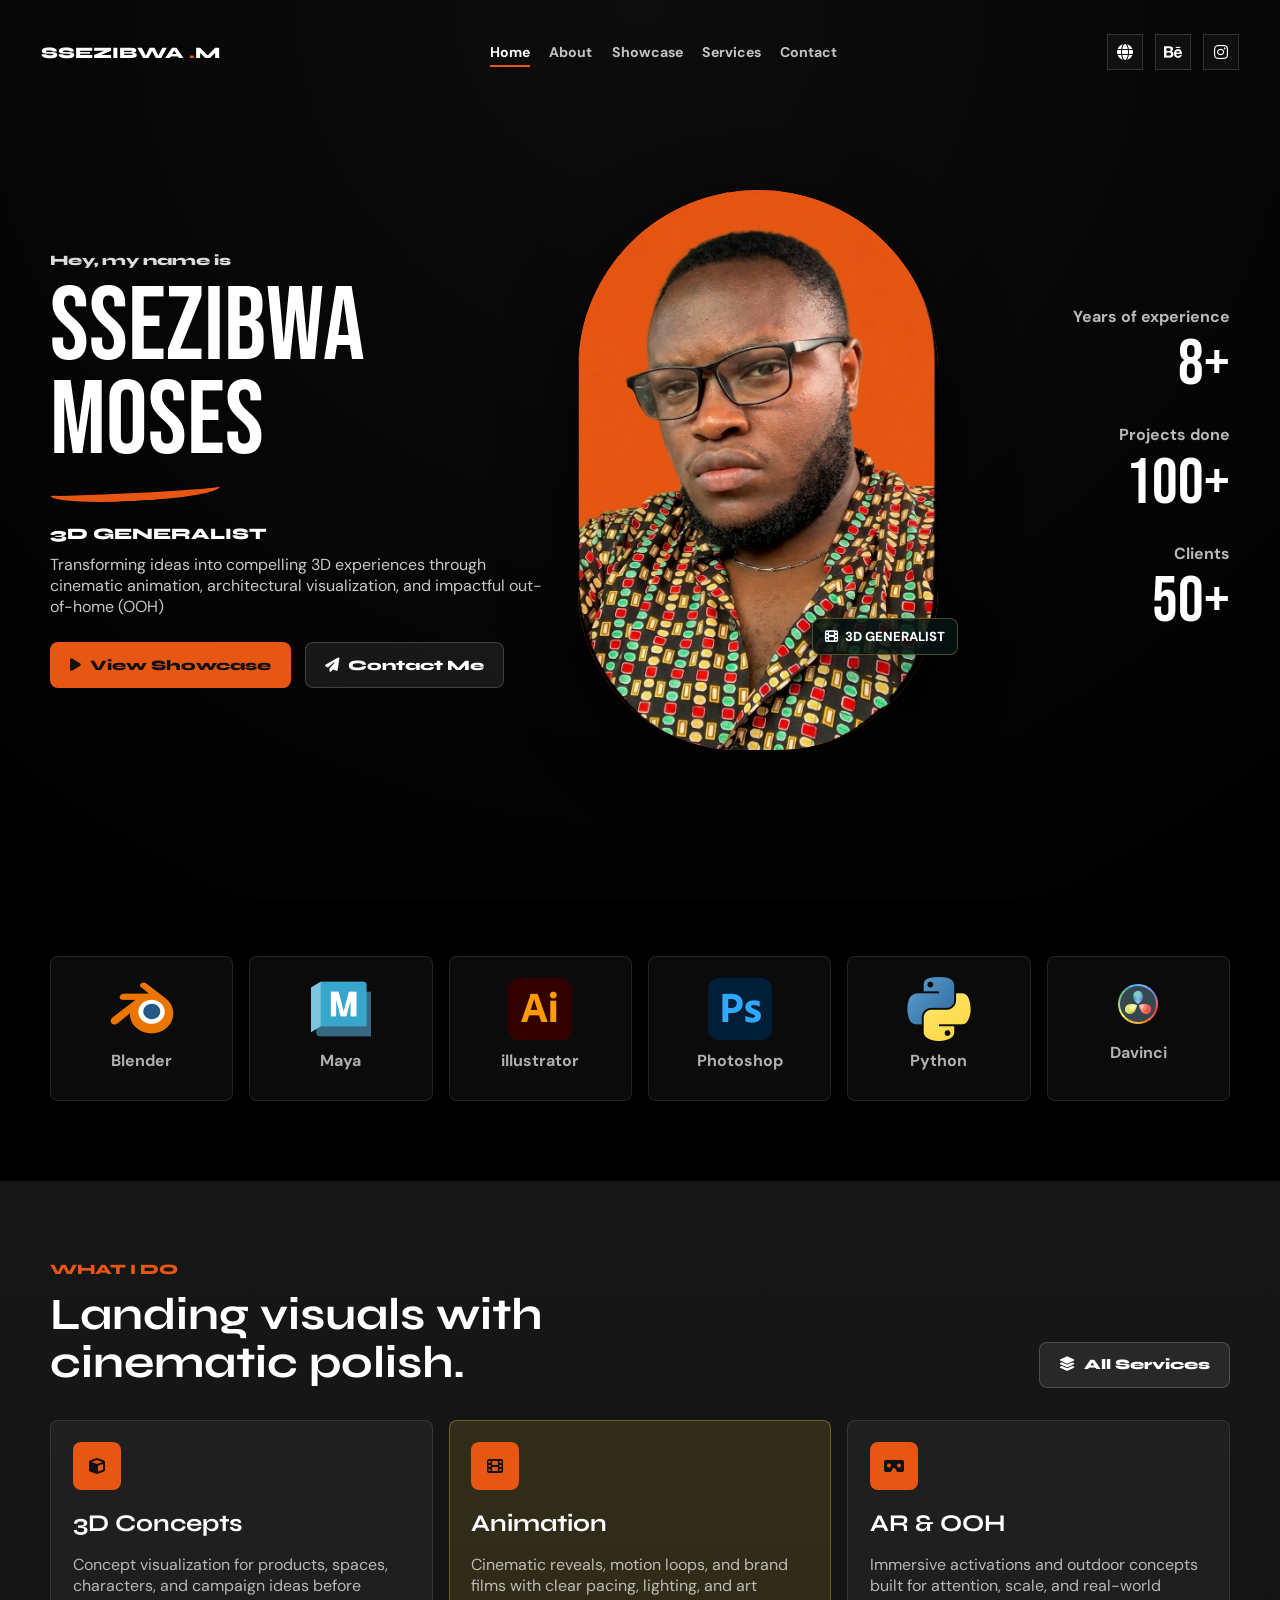
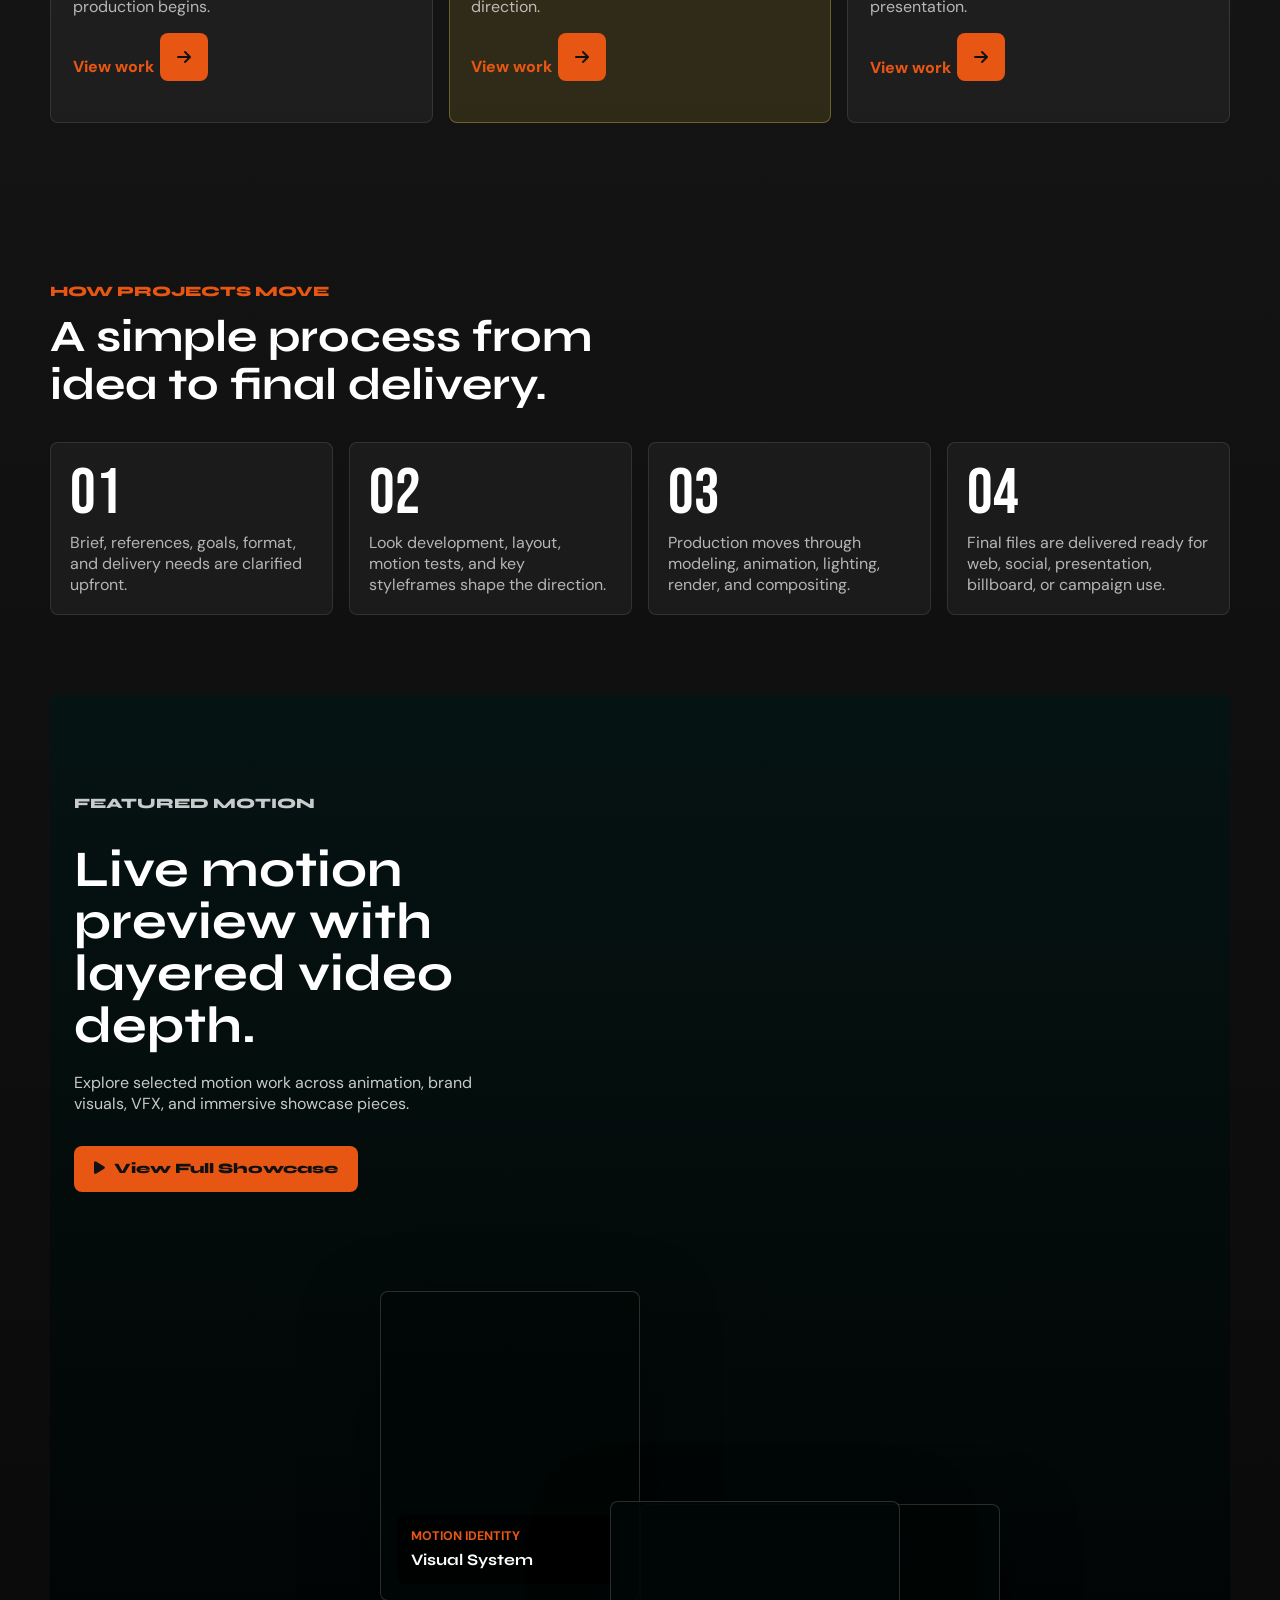
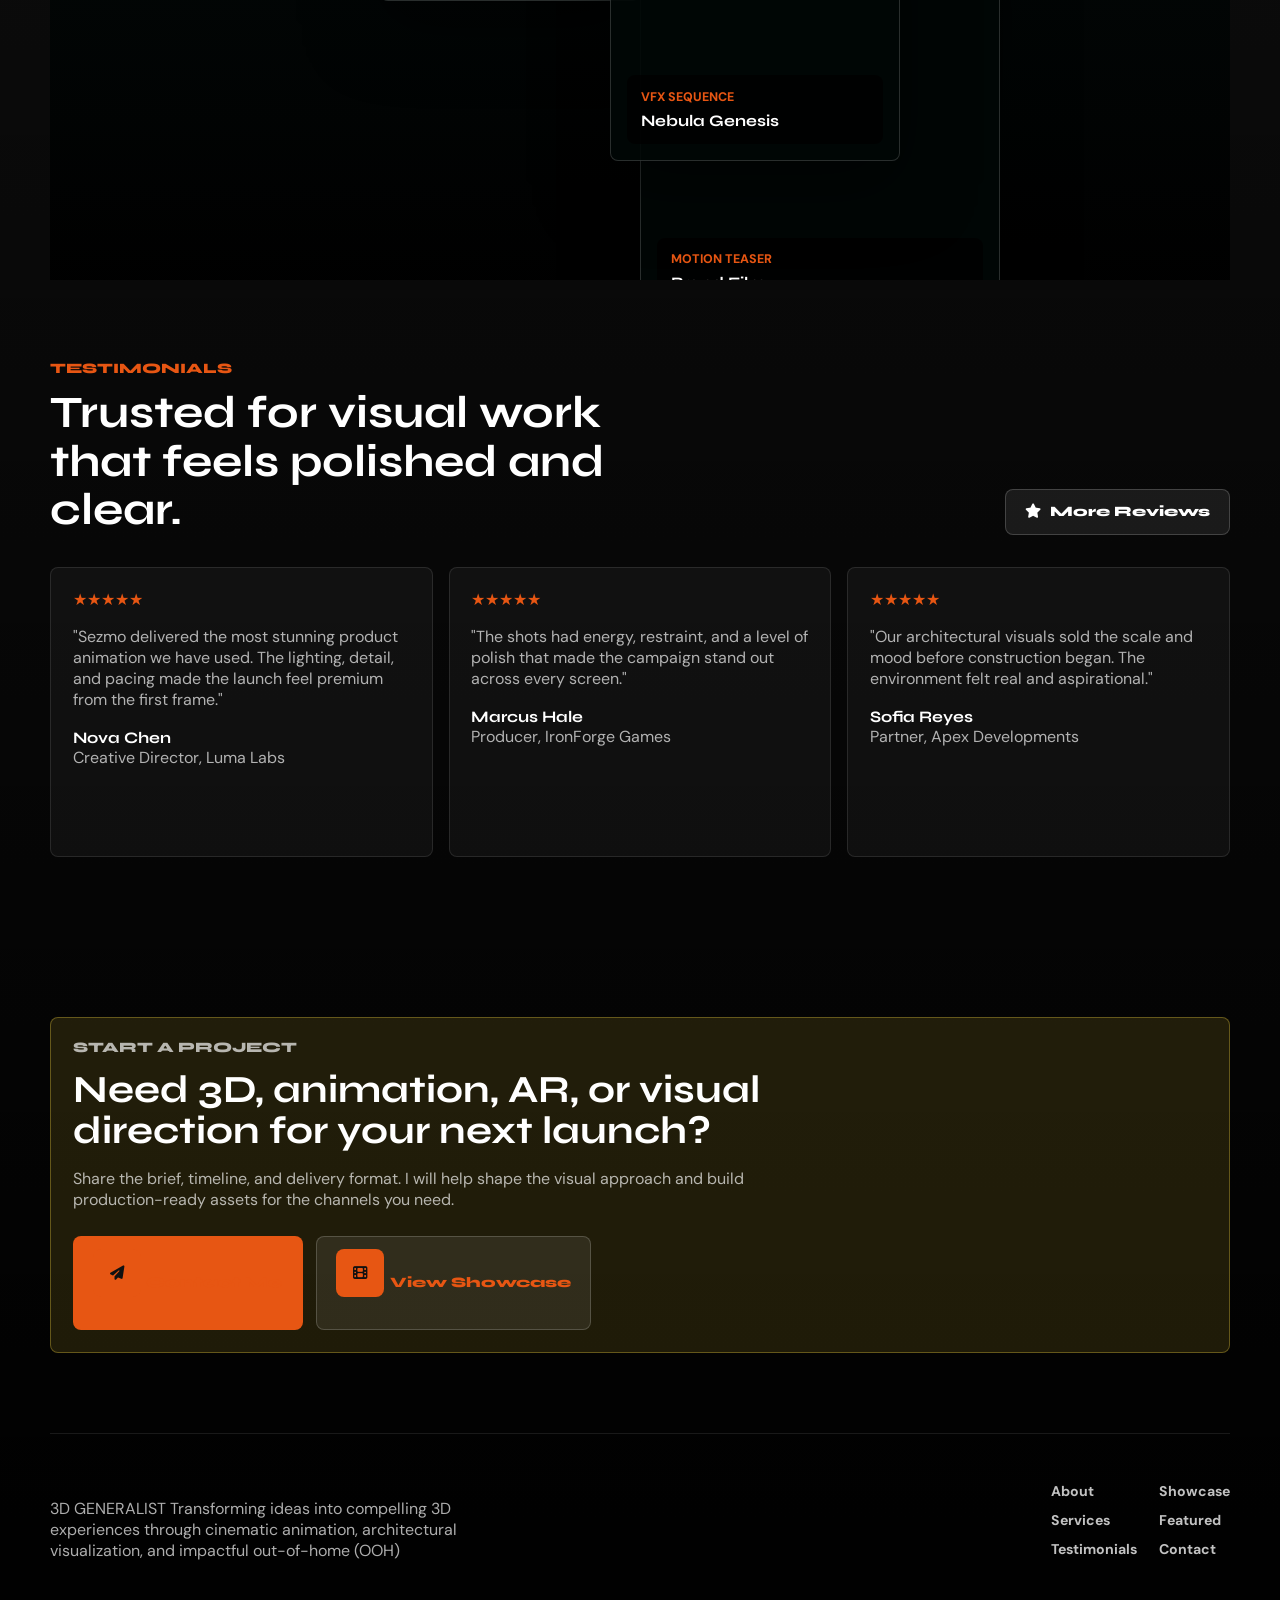
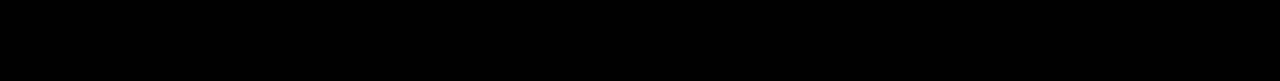
==== commit 430b7d75: "UPDATE" ====
--- a/seszmo/index.html
+++ b/seszmo/index.html
@@ -1,26 +1,32 @@
 <!DOCTYPE html>
 <html lang="en" data-theme="dark">
+
 <head>
   <meta charset="UTF-8" />
   <meta name="viewport" content="width=device-width, initial-scale=1.0" />
   <title>Sezmo - 3D Artist & Animator</title>
-  <meta name="description" content="Sezmo portfolio for cinematic 3D animation, product visualization, VFX, and interactive digital experiences." />
+  <meta name="description"
+    content="Sezmo portfolio for cinematic 3D animation, product visualization, VFX, and interactive digital experiences." />
   <link rel="preconnect" href="https://fonts.googleapis.com" />
   <link rel="preconnect" href="https://fonts.gstatic.com" crossorigin />
-  <link href="https://fonts.googleapis.com/css2?family=Bebas+Neue&family=DM+Sans:wght@400;500;700&family=Syne:wght@600;700;800&display=swap" rel="stylesheet" />
+  <link
+    href="https://fonts.googleapis.com/css2?family=Bebas+Neue&family=DM+Sans:wght@400;500;700&family=Syne:wght@600;700;800&display=swap"
+    rel="stylesheet" />
   <link rel="stylesheet" href="https://cdnjs.cloudflare.com/ajax/libs/font-awesome/6.4.0/css/all.min.css" />
   <link rel="stylesheet" href="css/style.css" />
 </head>
+
 <body data-page="home">
   <div id="scroll-progress"></div>
 
   <nav id="navbar" class="site-nav">
     <a class="brand" href="index.html" aria-label="Sezmo home">
-      
+
       <span class="brand-name">SSEZIBWA <span>.</span>M</span>
     </a>
 
-    <button class="menu-toggle" type="button" aria-label="Open navigation" aria-controls="primary-menu" aria-expanded="false">
+    <button class="menu-toggle" type="button" aria-label="Open navigation" aria-controls="primary-menu"
+      aria-expanded="false">
       <i class="fas fa-bars"></i>
     </button>
 
@@ -56,7 +62,8 @@
           </h1>
           <span class="signature-stroke" aria-hidden="true"></span>
           <p class="hero-role">3D GENERALIST</p>
-          <p class="hero-desc">Creating cinematic animations, product visualization, VFX, and interactive experiences that push creative boundaries.</p>
+          <p class="hero-desc">Transforming ideas into compelling 3D experiences through cinematic animation,
+            architectural visualization, and impactful out-of-home (OOH) </p>
           <div class="button-row">
             <a class="btn btn-primary" href="showcase.html"><i class="fas fa-play"></i>View Showcase</a>
             <a class="btn btn-secondary" href="contact.html"><i class="fas fa-paper-plane"></i>Contact Me</a>
@@ -67,7 +74,7 @@
           <div class="portrait-arch">
             <img src="assets/img1.png" alt="Sezmo portrait" />
           </div>
-          
+
           <div class="floating-tag tag-bottom"><i class="fas fa-film"></i>3D GENERALIST</div>
         </div>
 
@@ -91,32 +98,32 @@
     <section class="home-tools">
       <div class="tool-strip">
         <article class="tool-card reveal">
-          <i class="fas fa-cube"></i>
+          <img src="assets/icon/blender-icon (1).png" alt="Blender Icon" class="tool-icon">
           <span>Blender</span>
           <strong></strong>
         </article>
         <article class="tool-card reveal">
-          <i class="fas fa-film"></i>
+          <img src="assets/icon/autodesk-maya-icon.png" alt="Maya Icon" class="tool-icon">
           <span>Maya</span>
           <strong></strong>
         </article>
         <article class="tool-card reveal">
-          <i class="fas fa-shapes"></i>
+          <img src="assets/icon/Illustrator64.png" alt="Illustrator Icon" class="tool-icon">
           <span>illustrator</span>
           <strong></strong>
         </article>
         <article class="tool-card reveal">
-          <i class="fas fa-gamepad"></i>
+          <img src="assets/icon/adobe-photoshop-icon (1).png" alt="Photoshop Icon" class="tool-icon">
           <span>Photoshop</span>
           <strong></strong>
         </article>
         <article class="tool-card reveal">
-          <i class="fas fa-code"></i>
+          <img src="assets/icon/python-programming-language-icon (1).png" alt="Python Icon" class="tool-icon">
           <span>Python</span>
           <strong></strong>
         </article>
         <article class="tool-card reveal">
-          <i class="fas fa-brush"></i>
+          <img src="assets/icon/icons8-davinci-resolve-48.png" alt="Davinci Icon" class="tool-icon">
           <span>Davinci</span>
           <strong></strong>
         </article>
@@ -243,19 +250,22 @@
       <div class="testimonial-grid">
         <article class="testimonial-card reveal">
           <div class="stars">★★★★★</div>
-          <p>"Sezmo delivered the most stunning product animation we have used. The lighting, detail, and pacing made the launch feel premium from the first frame."</p>
+          <p>"Sezmo delivered the most stunning product animation we have used. The lighting, detail, and pacing made
+            the launch feel premium from the first frame."</p>
           <strong>Nova Chen</strong>
           <span>Creative Director, Luma Labs</span>
         </article>
         <article class="testimonial-card reveal">
           <div class="stars">★★★★★</div>
-          <p>"The shots had energy, restraint, and a level of polish that made the campaign stand out across every screen."</p>
+          <p>"The shots had energy, restraint, and a level of polish that made the campaign stand out across every
+            screen."</p>
           <strong>Marcus Hale</strong>
           <span>Producer, IronForge Games</span>
         </article>
         <article class="testimonial-card reveal">
           <div class="stars">★★★★★</div>
-          <p>"Our architectural visuals sold the scale and mood before construction began. The environment felt real and aspirational."</p>
+          <p>"Our architectural visuals sold the scale and mood before construction began. The environment felt real and
+            aspirational."</p>
           <strong>Sofia Reyes</strong>
           <span>Partner, Apex Developments</span>
         </article>
@@ -266,7 +276,8 @@
       <article class="service-card featured-service reveal">
         <p class="section-label">Start A Project</p>
         <h2>Need 3D, animation, AR, or visual direction for your next launch?</h2>
-        <p>Share the brief, timeline, and delivery format. I will help shape the visual approach and build production-ready assets for the channels you need.</p>
+        <p>Share the brief, timeline, and delivery format. I will help shape the visual approach and build
+          production-ready assets for the channels you need.</p>
         <div class="button-row">
           <a class="btn btn-primary" href="contact.html"><i class="fas fa-paper-plane"></i>Contact Me</a>
           <a class="btn btn-secondary" href="showcase.html"><i class="fas fa-film"></i>View Showcase</a>
@@ -285,8 +296,9 @@
       </a>
     -->
 
-      
-      <p>3D artist and animator creating cinematic visual experiences for brands, products, games, and digital campaigns.</p>
+
+      <p>3D GENERALIST Transforming ideas into compelling 3D experiences through cinematic animation, architectural
+        visualization, and impactful out-of-home (OOH) </p>
     </div>
     <div class="footer-links">
       <a href="about.html">About</a>
@@ -307,4 +319,5 @@
 
   <script src="js/app.js"></script>
 </body>
-</html>
+
+</html>
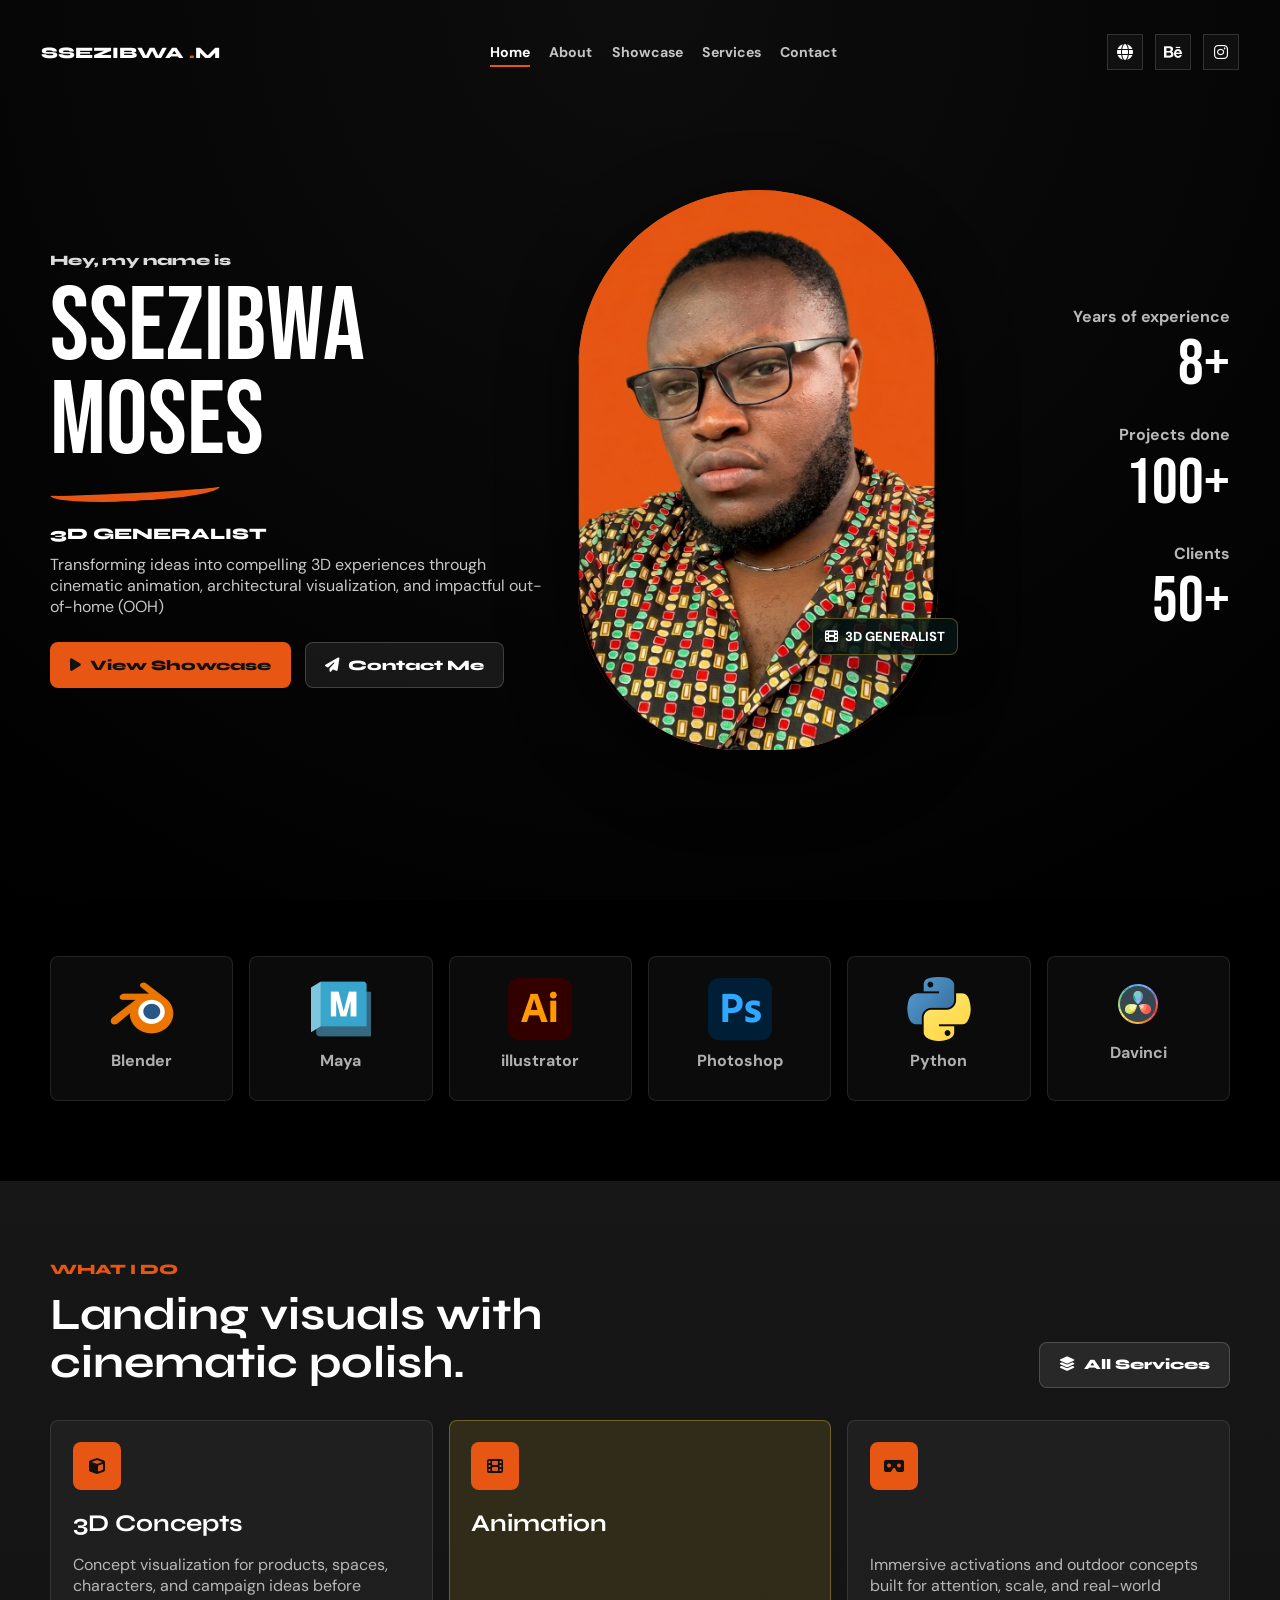
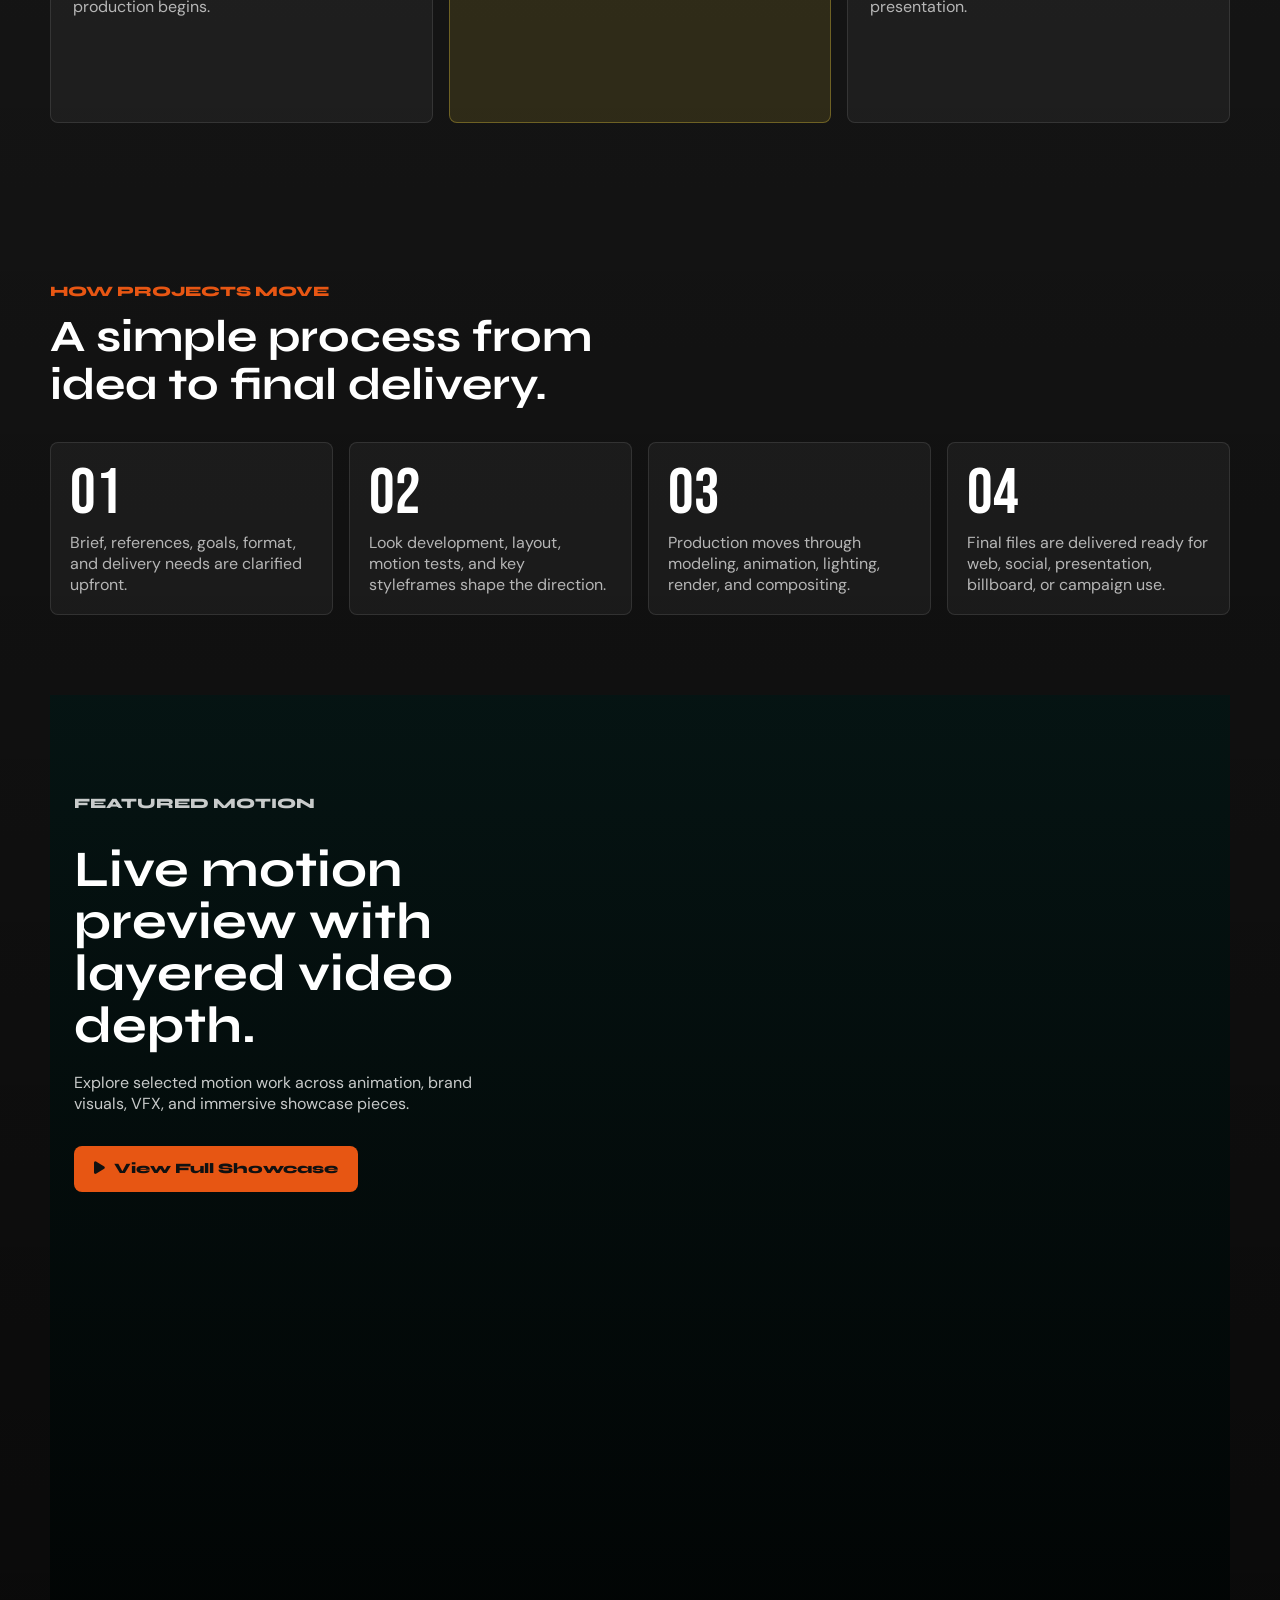
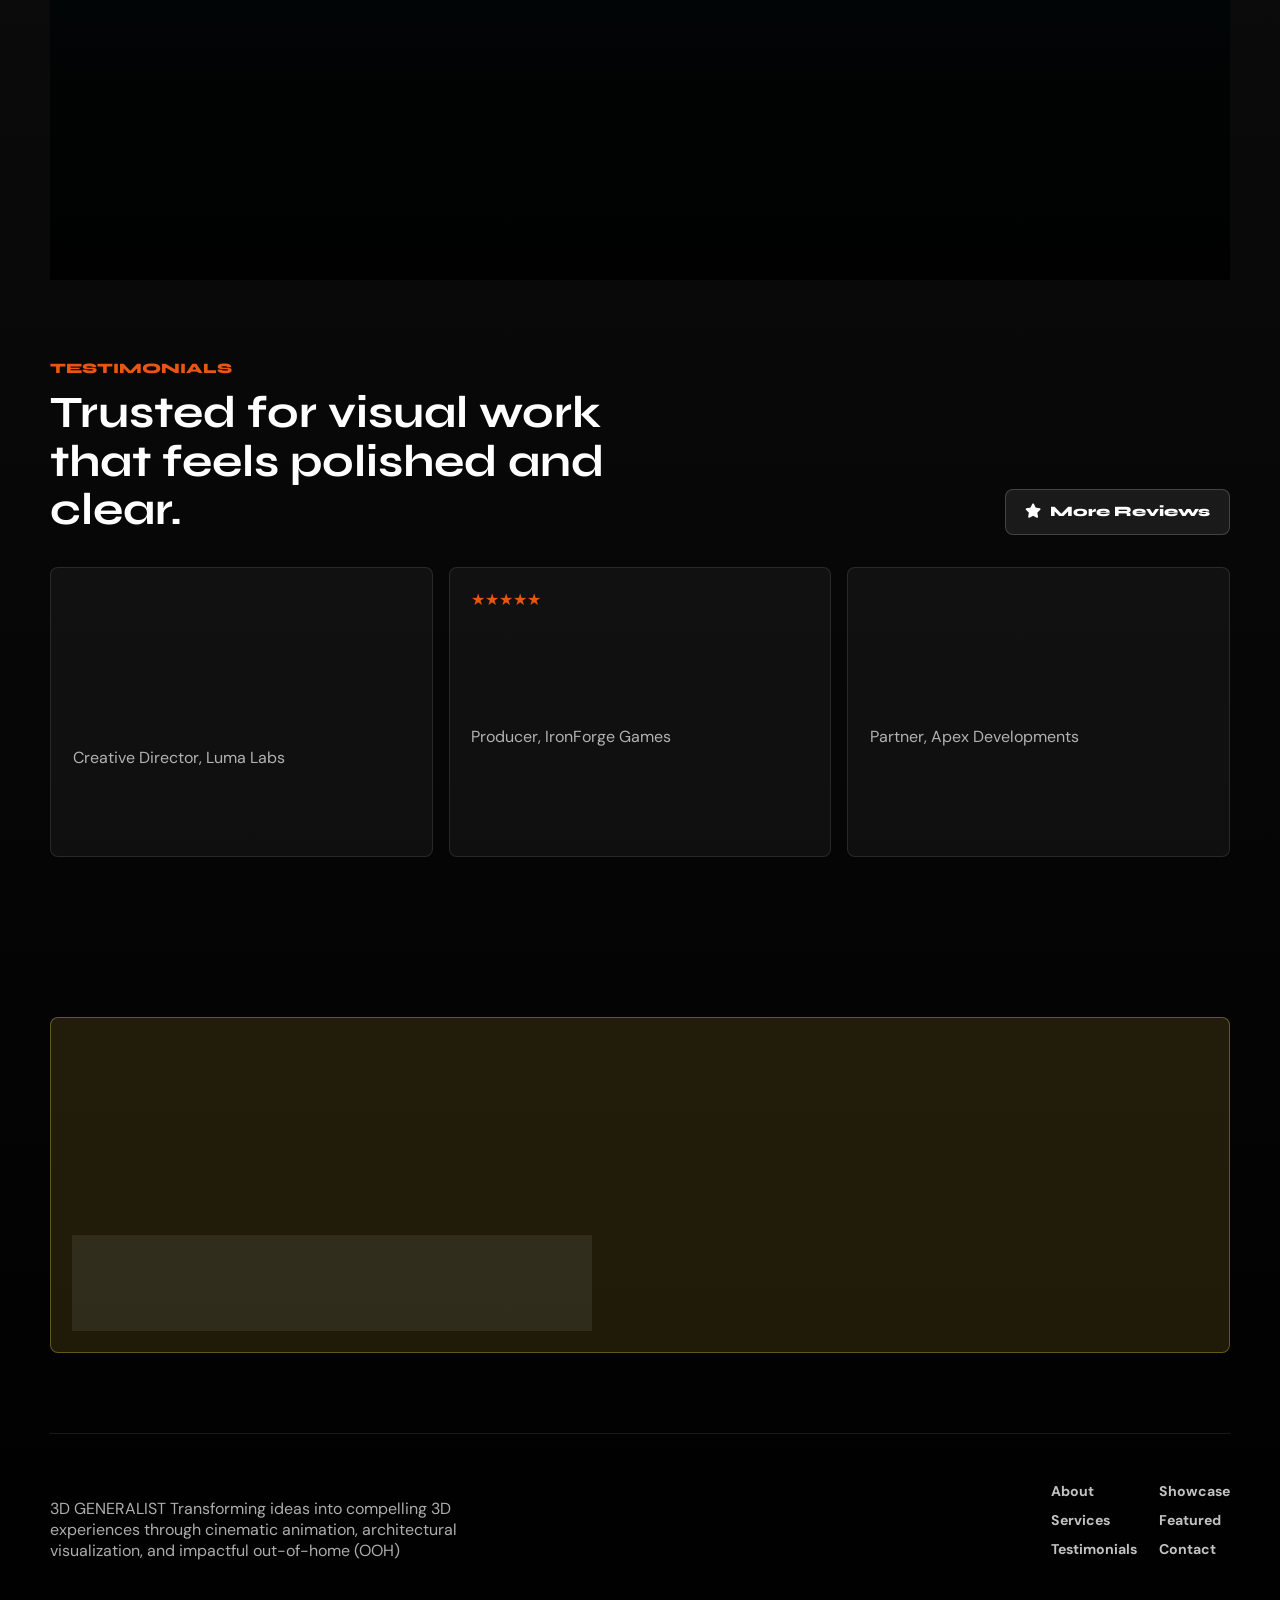
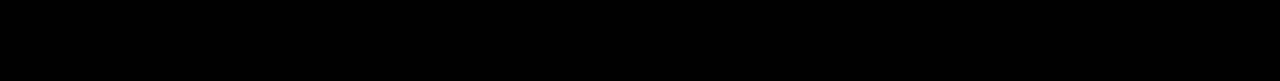
==== commit f873dafe: "update2.20" ====
--- a/seszmo/index.html
+++ b/seszmo/index.html
@@ -289,14 +289,6 @@
 
   <footer class="site-footer">
     <div>
-      <!--
-      <a class="brand footer-brand" href="index.html">
-        <span class="brand-mark">S</span>
-        <span class="brand-name">SEZMO<span>.</span>ART</span>
-      </a>
-    -->
-
-
       <p>3D GENERALIST Transforming ideas into compelling 3D experiences through cinematic animation, architectural
         visualization, and impactful out-of-home (OOH) </p>
     </div>
--- a/seszmo/css/style.css
+++ b/seszmo/css/style.css
@@ -1047,6 +1047,122 @@
   font-weight: 800;
 }
 
+.project-view-btn {
+  border: 0;
+  padding: 0;
+  background: transparent;
+  cursor: pointer;
+}
+
+.project-modal {
+  position: fixed;
+  inset: 0;
+  z-index: 2200;
+  display: grid;
+  place-items: center;
+  padding: 1.25rem;
+}
+
+.project-modal[hidden] {
+  display: none;
+}
+
+.project-modal-backdrop {
+  position: absolute;
+  inset: 0;
+  background: rgba(0, 0, 0, 0.86);
+}
+
+.project-modal-panel {
+  position: relative;
+  z-index: 1;
+  display: grid;
+  grid-template-columns: minmax(0, 1.1fr) minmax(280px, 0.9fr);
+  gap: 1.25rem;
+  width: min(1000px, 100%);
+  max-height: min(92vh, 780px);
+  overflow: auto;
+  padding: 1.25rem;
+  border: 1px solid rgba(255, 255, 255, 0.12);
+  border-radius: var(--radius);
+  background: rgba(8, 12, 12, 0.95);
+  box-shadow: 0 24px 70px rgba(0, 0, 0, 0.45);
+}
+
+.project-modal-media {
+  min-height: 320px;
+  border-radius: var(--radius);
+  overflow: hidden;
+  background: linear-gradient(135deg, var(--teal), var(--accent));
+}
+
+.project-modal-media img,
+.project-modal-media video {
+  width: 100%;
+  height: 100%;
+  object-fit: cover;
+  display: block;
+}
+
+.project-modal-content {
+  display: flex;
+  flex-direction: column;
+  gap: 0.75rem;
+}
+
+.project-modal-tags {
+  display: flex;
+  flex-wrap: wrap;
+  gap: 0.5rem;
+}
+
+.project-modal-tags span {
+  padding: 0.35rem 0.7rem;
+  border-radius: 999px;
+  background: rgba(255, 255, 255, 0.08);
+  color: var(--muted);
+  font-size: 0.78rem;
+  font-weight: 700;
+  text-transform: uppercase;
+  letter-spacing: 0.08em;
+}
+
+.project-modal-content h3 {
+  margin: 0;
+  font-family: "Syne", Arial, sans-serif;
+  font-size: 1.4rem;
+}
+
+.project-modal-content p {
+  margin: 0;
+  color: var(--muted);
+  line-height: 1.7;
+}
+
+.project-modal-meta {
+  margin-top: auto;
+  color: var(--accent);
+  font-weight: 700;
+}
+
+.project-modal-close {
+  position: absolute;
+  top: 0.8rem;
+  right: 0.8rem;
+  z-index: 2;
+  width: 40px;
+  height: 40px;
+  border: 1px solid rgba(255, 255, 255, 0.14);
+  border-radius: 999px;
+  background: rgba(0, 0, 0, 0.7);
+  color: var(--ink);
+  cursor: pointer;
+}
+
+body.modal-open {
+  overflow: hidden;
+}
+
 .service-grid,
 .testimonial-grid {
   display: grid;
